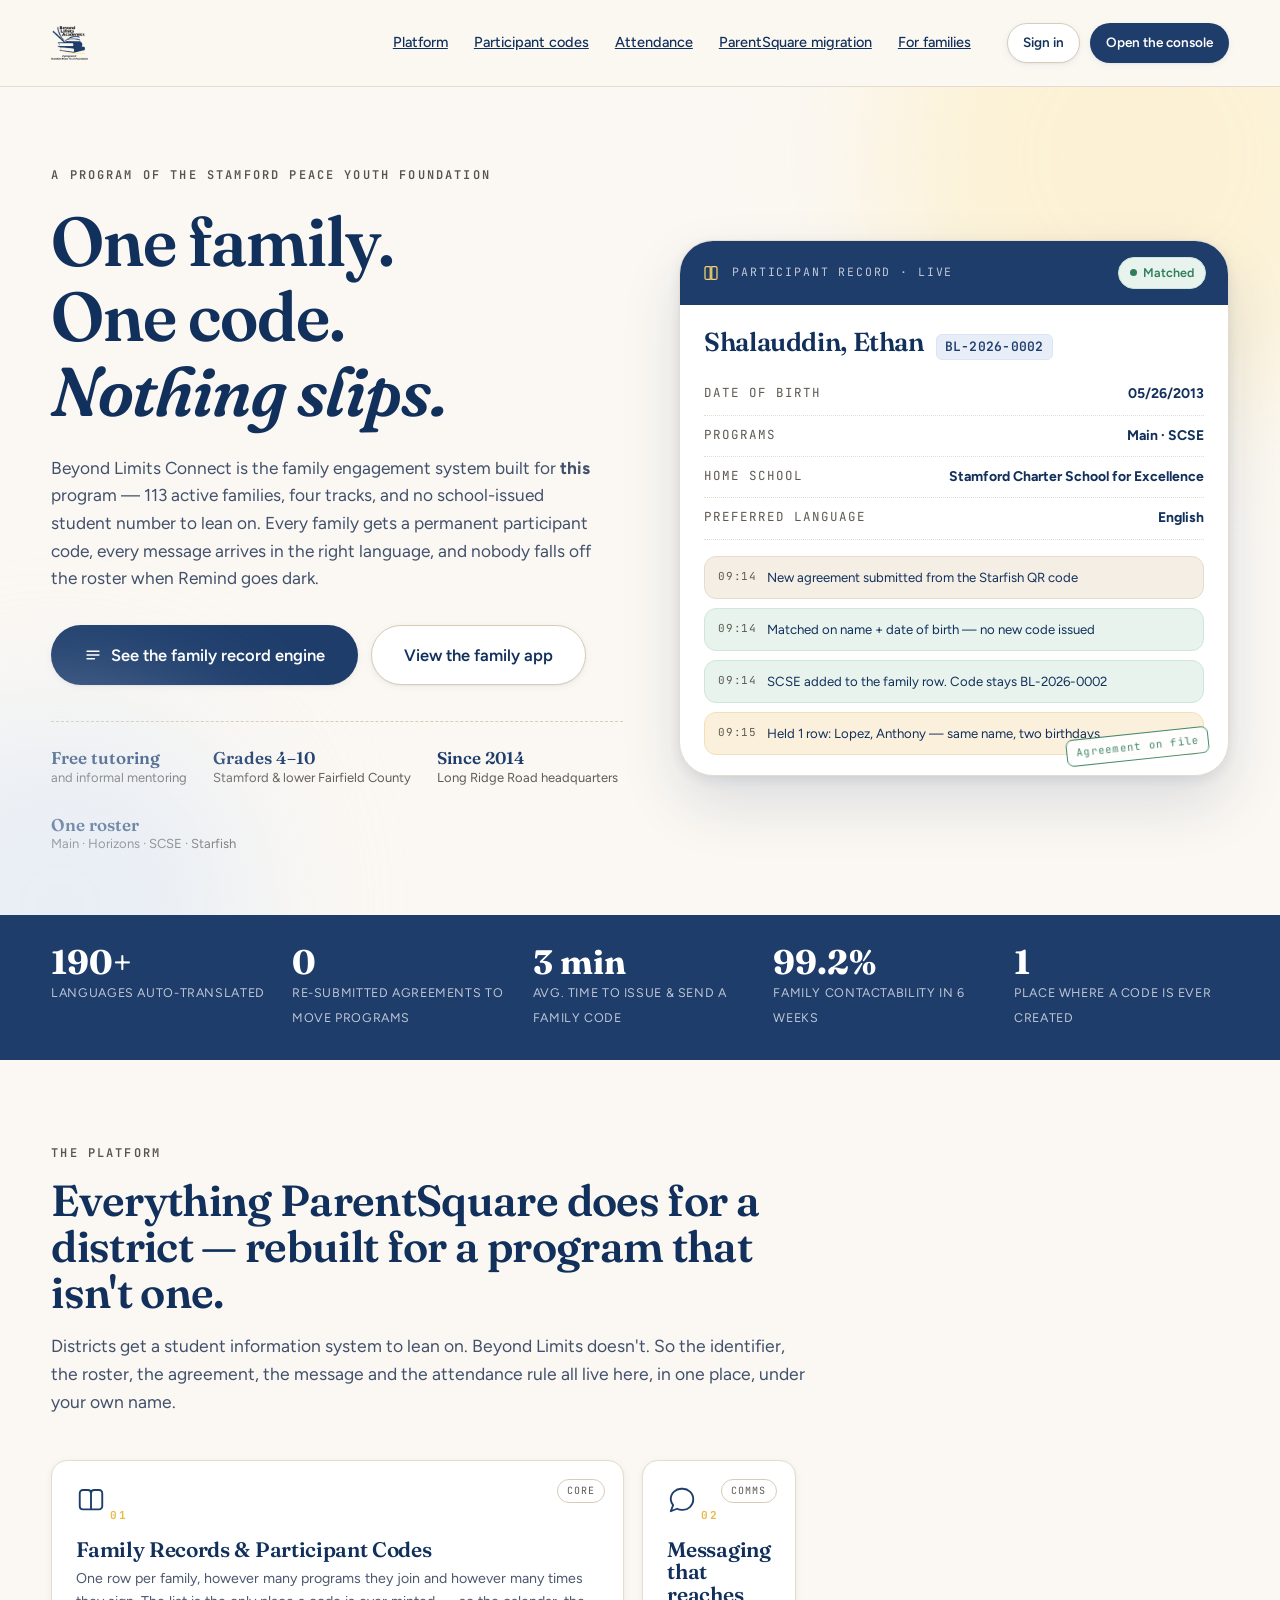
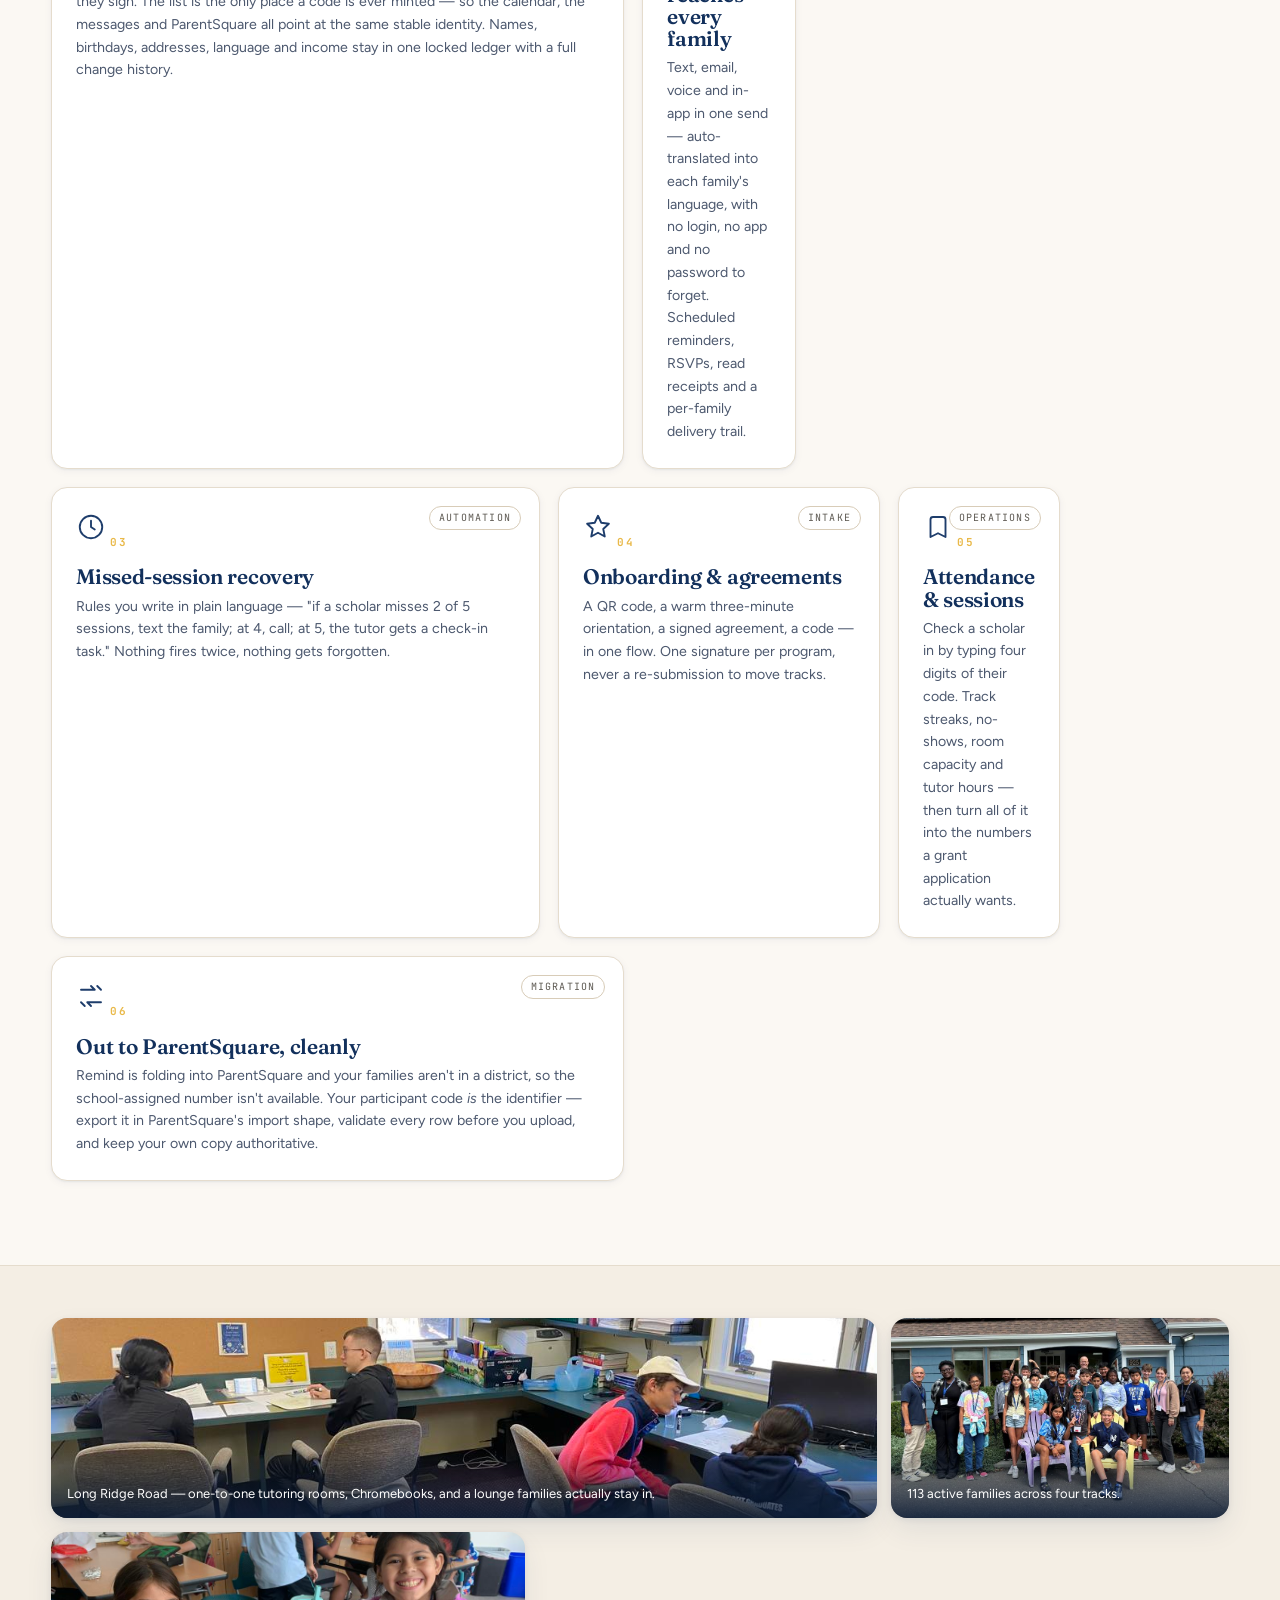
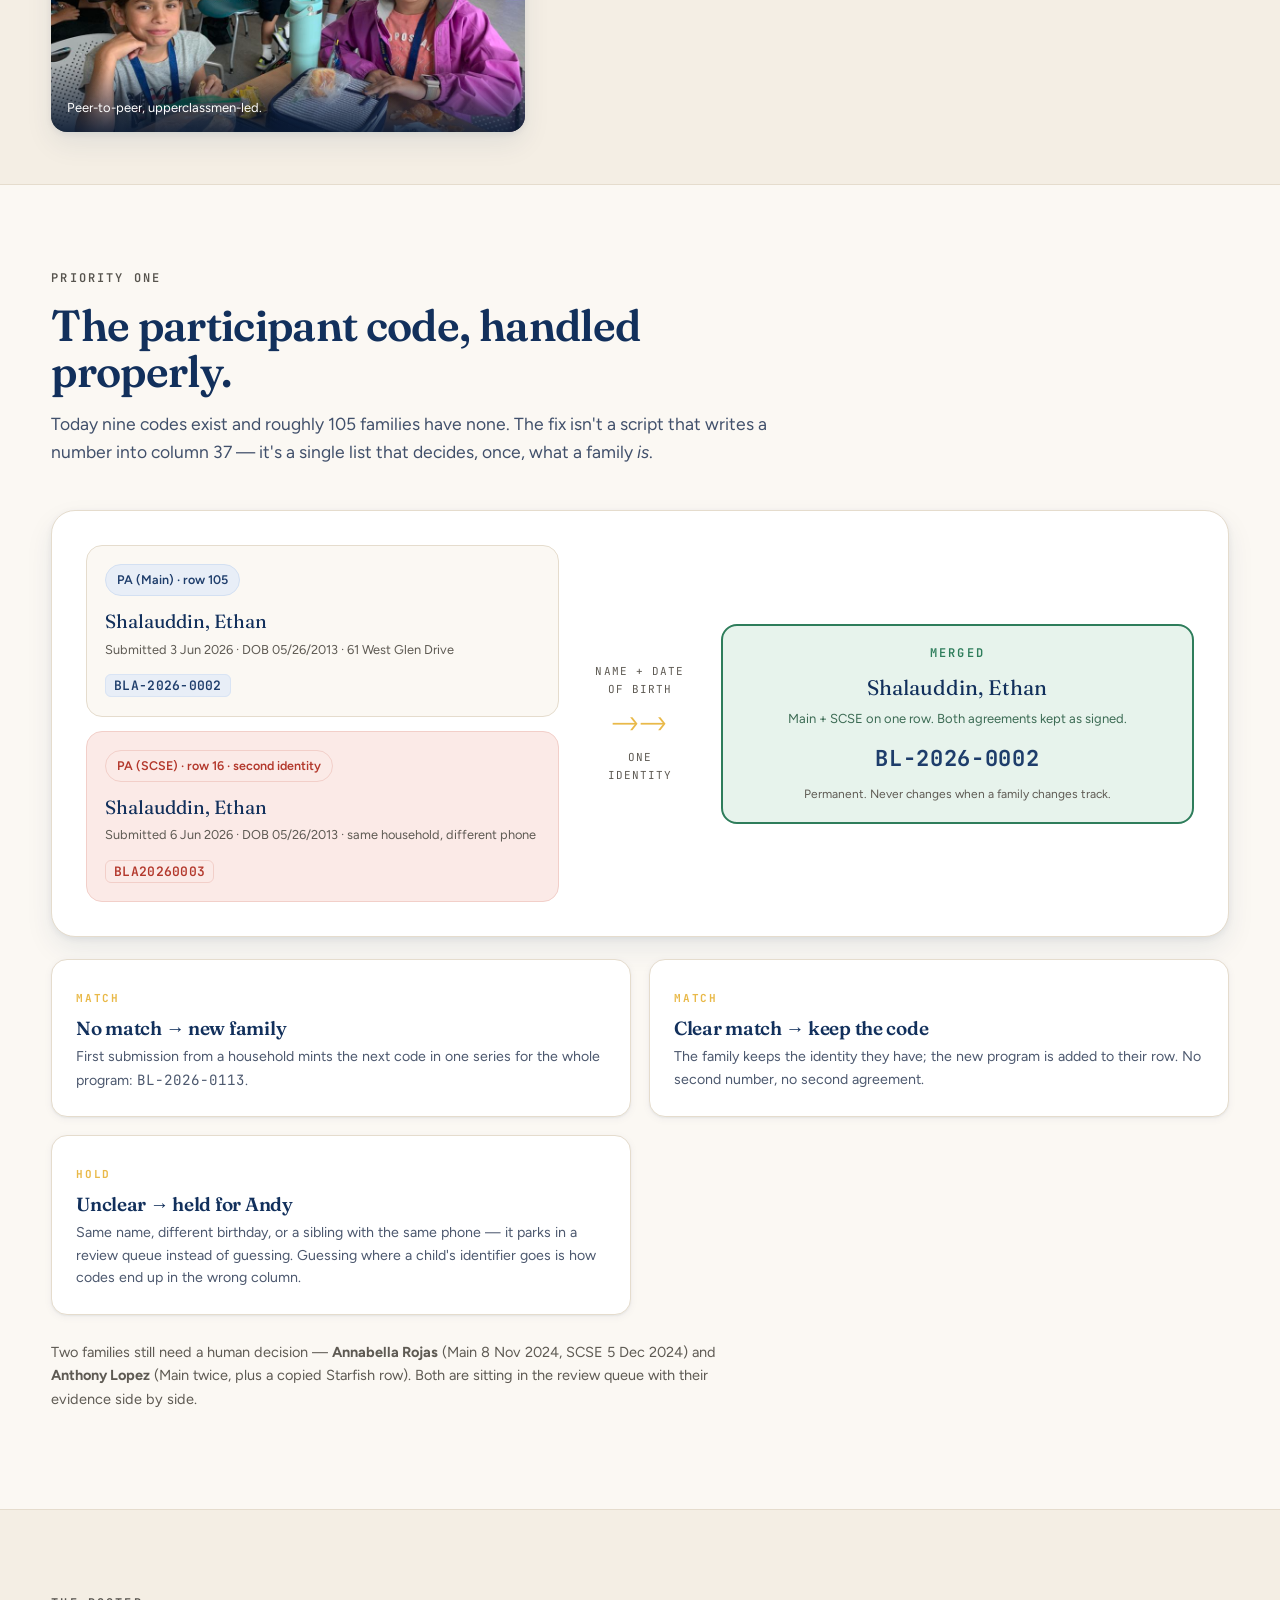
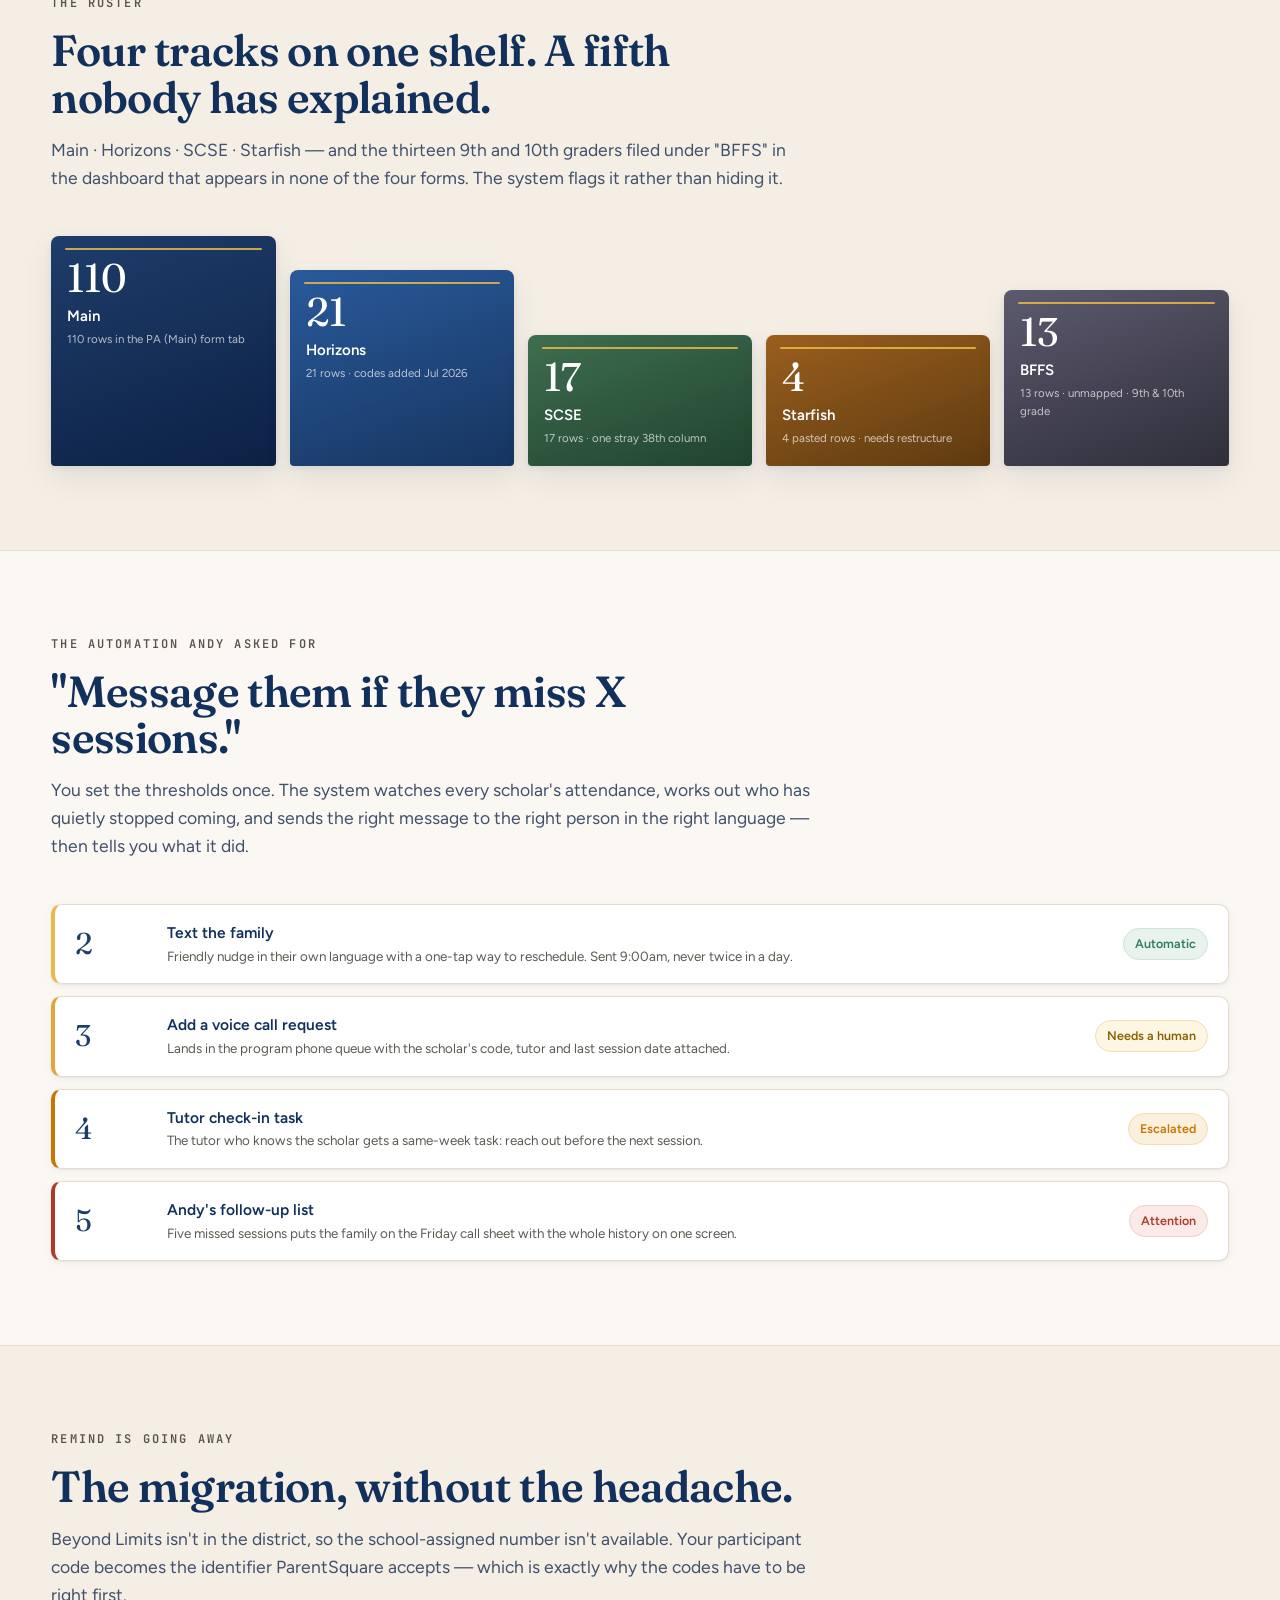
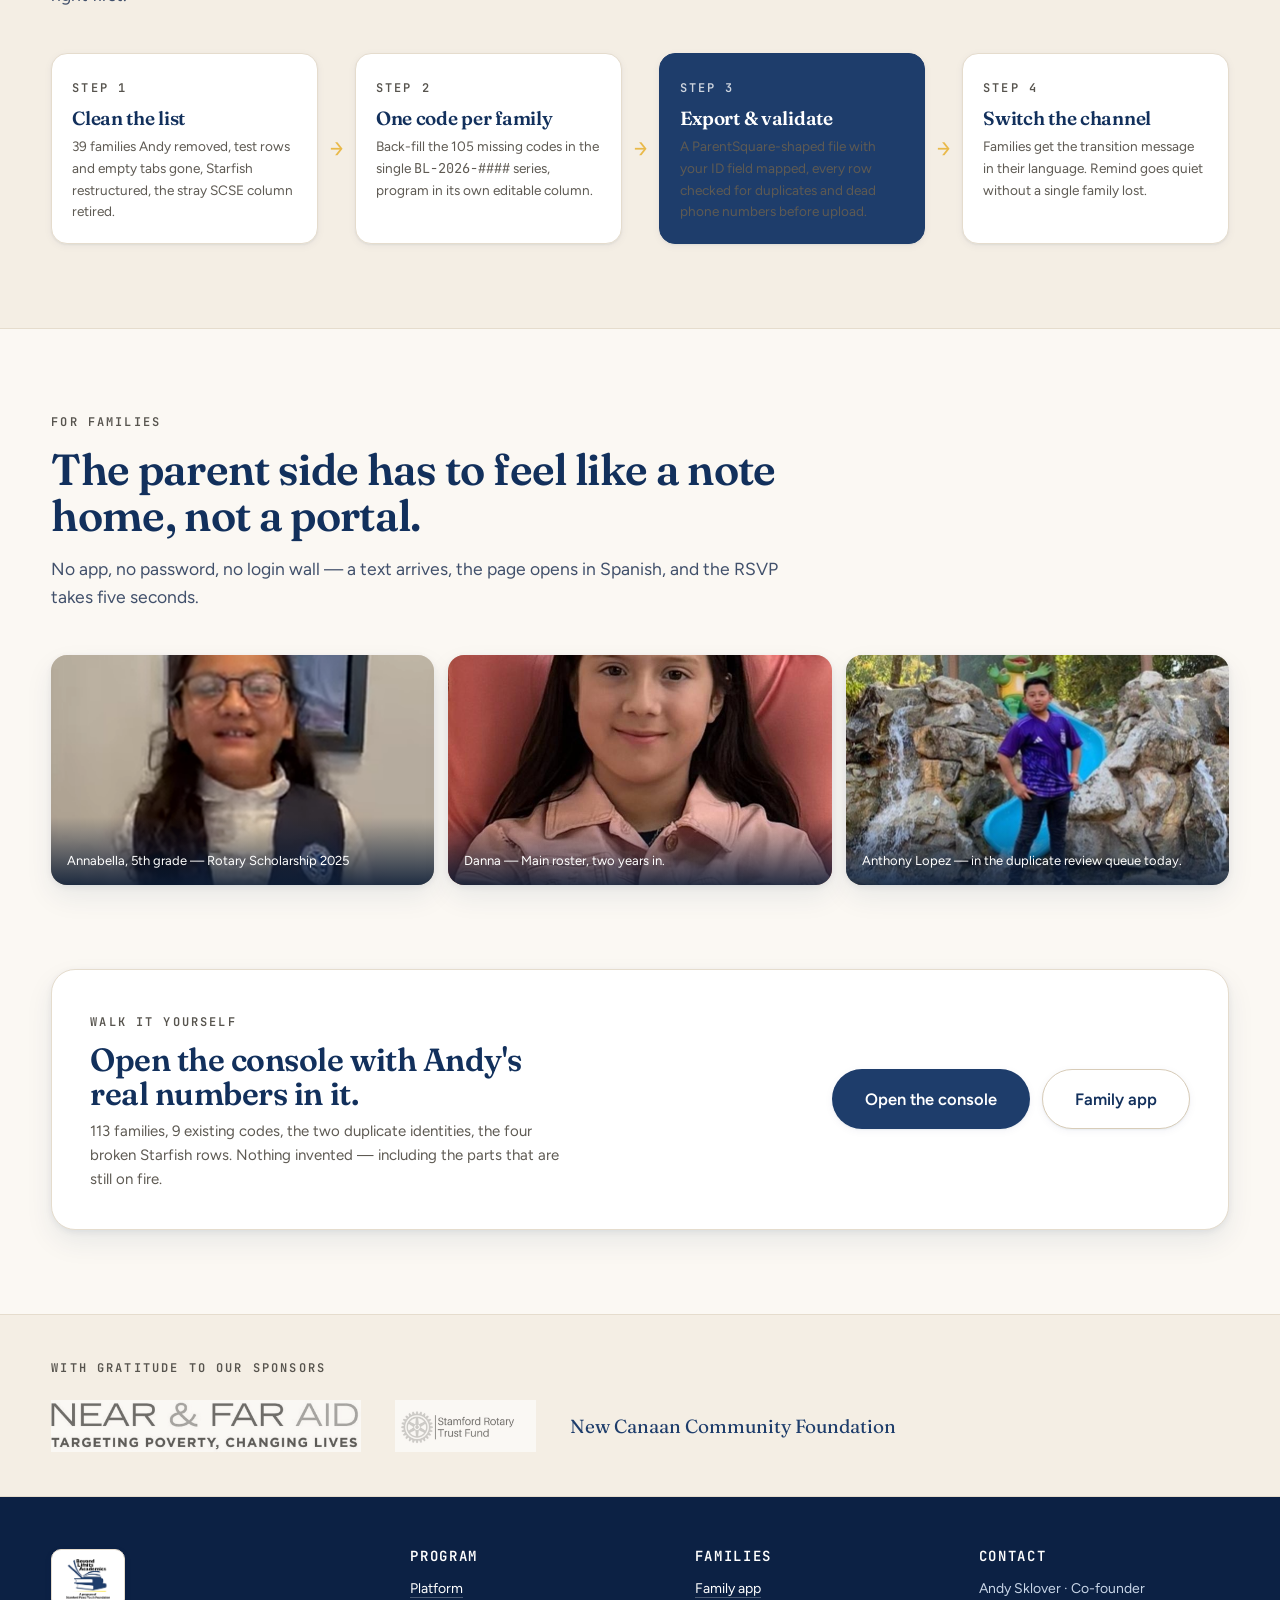
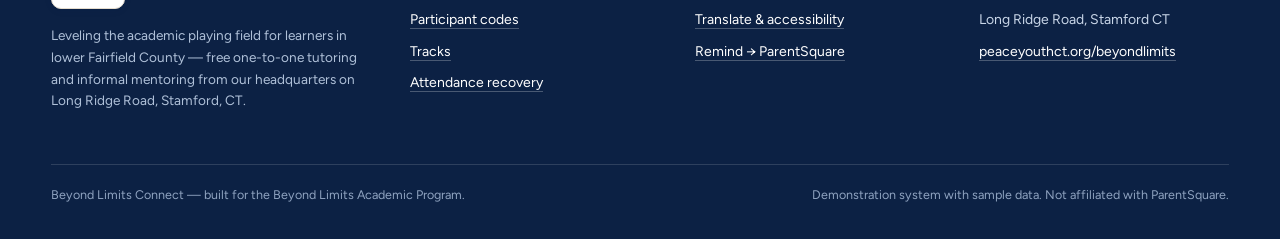
==== index.html @ e8ee2e5e "Beyond Limits Connect — demo build" ====
<!DOCTYPE html><html lang="en" class="js"><head>
<meta charset="utf-8"><meta name="viewport" content="width=device-width,initial-scale=1">
<title>Beyond Limits Connect — one family, one code, nothing slips</title>
<meta name="description" content="The family engagement platform built for the Beyond Limits Academic Program: participant codes, multilingual messaging, attendance recovery and a clean ParentSquare migration.">
<link rel="icon" href="assets/bl-mark.png"><link rel="stylesheet" href="assets/brand.css">
<style>
/* ---------- LANDING ---------- */
.nav{position:sticky;top:0;z-index:50;backdrop-filter:blur(14px) saturate(150%);background:rgba(251,248,243,.86);border-bottom:1px solid var(--line)}
.nav-in{display:flex;align-items:center;gap:30px;height:86px}
.nav-links{display:flex;gap:26px;margin-left:auto;font-size:14.5px;font-weight:500}
nav-links a{text-decoration:none;color:#2C3852;font-weight:550;padding:6px 2px;border-bottom:1.5px solid transparent;transition:.2s}
.nav-links a:hover{color:var(--navy);border-color:var(--gold)}
.nav-cta{display:flex;gap:10px;margin-left:6px}
@media(max-width:960px){.nav-links{display:none}}

.hero{position:relative;overflow:hidden;padding:74px 0 60px}
.hero-grid{display:grid;grid-template-columns:1.02fr .98fr;gap:56px;align-items:center}
@media(max-width:1000px){.hero-grid{grid-template-columns:1fr;gap:44px}}
.hero h1 span{display:block;padding-bottom:.03em}
.hero h1 span:nth-child(3){font-style:italic;font-variation-settings:"SOFT" 60,"WONK" 1}
.hero .lede{margin:24px 0 32px;max-width:50ch}
.hero-cta{display:flex;gap:13px;flex-wrap:wrap;align-items:center}
.trust{display:flex;gap:26px;flex-wrap:wrap;margin-top:36px;padding-top:26px;border-top:1px dashed var(--line-2);font-size:13px;color:var(--muted)}
.trust b{font-family:var(--f-d);font-size:17px;color:var(--navy);display:block;line-height:1.15;font-weight:600}
.blob{position:absolute;border-radius:50%;filter:blur(70px);opacity:.5;pointer-events:none}
.b1{width:520px;height:520px;background:#FDEBB8;top:-190px;right:-120px}
.b2{width:400px;height:400px;background:#D8E5F7;bottom:-190px;left:-140px}

/* signature: the family record card */
.recard{background:#fff;border:1px solid var(--line);border-radius:var(--r-xl);box-shadow:var(--sh-3);padding:0;overflow:hidden;position:relative}
.recard-top{background:var(--navy);color:#fff;padding:16px 22px;display:flex;align-items:center;gap:12px}
.recard-top .mono{font-size:11.5px;letter-spacing:.16em;opacity:.72;text-transform:uppercase}
.recard-body{padding:24px 24px 20px}
.field{display:flex;justify-content:space-between;gap:14px;padding:9px 0;border-bottom:1px dotted var(--line);font-size:14px}
.field:last-of-type{border-bottom:0}
.field span:first-child{color:var(--muted);font-size:12.5px;text-transform:uppercase;letter-spacing:.08em;font-family:var(--f-m)}
.stamp{position:absolute;right:18px;bottom:16px;font-family:var(--f-m);font-size:10.5px;letter-spacing:.12em;color:var(--green);
  border:1.5px solid var(--green);border-radius:7px;padding:4px 9px;transform:rotate(-6deg);opacity:.9;background:#fff}
.thread{display:flex;flex-direction:column;gap:9px;margin-top:16px}
.thread .row{display:flex;gap:10px;align-items:flex-start;font-size:13.2px;padding:10px 13px;border-radius:12px;background:var(--paper-2);border:1px solid var(--line);opacity:0;transform:translateY(7px);animation:rise .5s forwards}
@keyframes rise{to{opacity:1;transform:none}}
.thread .row.ok{background:var(--green-050);border-color:#CFE6DA}
.thread .row.hold{background:var(--amber-050);border-color:#F1DFB8}
.thread .k{font-family:var(--f-m);font-size:11px;letter-spacing:.06em;color:var(--muted);flex:none;padding-top:1px}

.band{background:var(--navy);color:#fff;padding:30px 0}
.band-in{display:grid;grid-template-columns:repeat(5,1fr);gap:26px}
@media(max-width:860px){.band-in{grid-template-columns:repeat(2,1fr)}}
.band b{font-family:var(--f-d);font-size:34px;display:block;line-height:1;color:#fff}
.band span{font-size:12.5px;opacity:.7;letter-spacing:.05em}

.sec{padding:84px 0}
.sec-head{max-width:760px;margin-bottom:44px}
.sec-head .eyebrow{margin-bottom:14px;display:block}
.sec-head p{color:#41506B;font-size:17.5px;margin-top:16px}

/* catalog: numbered index cards, deliberately uneven */
.cat{display:grid;grid-template-columns:repeat(12,1fr);gap:18px}
.cat > article{background:#fff;border:1px solid var(--line);border-radius:var(--r-md);padding:24px;box-shadow:var(--sh-1);
  position:relative;transition:transform .25s cubic-bezier(.2,.85,.3,1),box-shadow .25s}
.cat > article:hover{transform:translateY(-4px);box-shadow:var(--sh-2)}
.cat .num{font-family:var(--f-m);font-size:11px;letter-spacing:.16em;color:var(--gold);font-weight:700}
.cat h3{margin:12px 0 8px;font-size:21px}
.cat p{font-size:14.2px;color:#4C586E;margin:0}
.cat .ic{width:30px;height:30px;color:var(--navy);stroke-width:1.5;margin-bottom:4px}
.sp1{grid-column:span 5}.sp2{grid-column:span 4}.sp3{grid-column:span 3}.sp4{grid-column:span 6}.sp7{grid-column:span 7}
@media(max-width:940px){.cat > article{grid-column:span 12!important}}

.tag{position:absolute;top:18px;right:18px;font-family:var(--f-m);font-size:10px;letter-spacing:.12em;text-transform:uppercase;
  color:var(--muted);border:1px solid var(--line-2);border-radius:100px;padding:3px 9px}

/* duplicate case study */
.case{display:grid;grid-template-columns:1fr auto 1fr;gap:26px;align-items:center;background:#fff;border:1px solid var(--line);
  border-radius:var(--r-lg);padding:34px;box-shadow:var(--sh-2);position:relative;overflow:hidden}
@media(max-width:900px){.case{grid-template-columns:1fr}}
.sub-card{border:1px solid var(--line);border-radius:var(--r-md);padding:18px;background:var(--paper)}
.sub-card .who{font-family:var(--f-d);font-size:19px;color:var(--ink)}
.sub-card .meta{font-size:12.8px;color:var(--muted);margin-top:3px}
.converge{display:flex;flex-direction:column;align-items:center;gap:8px;min-width:110px}
.converge .arrow{font-family:var(--f-m);font-size:22px;color:var(--gold);letter-spacing:.1em}
.converge .lbl{font-size:11px;font-family:var(--f-m);letter-spacing:.1em;color:var(--muted);text-align:center;text-transform:uppercase}
.merged{border:2px solid var(--green);background:var(--green-050);border-radius:var(--r-md);padding:18px;text-align:center}

/* programs shelf — book spines */
.shelf{display:flex;gap:14px;align-items:flex-end;flex-wrap:wrap}
.spine{flex:1;min-width:150px;background:linear-gradient(160deg,var(--navy),var(--navy-900));color:#fff;border-radius:8px 8px 4px 4px;
  padding:22px 16px 18px;position:relative;box-shadow:var(--sh-2);transition:transform .3s cubic-bezier(.2,.85,.3,1)}
.spine:nth-child(2){background:linear-gradient(160deg,#2A5A9B,#16355F);height:196px}
.spine:nth-child(3){background:linear-gradient(160deg,#3E6E4F,#20432F)}
.spine:nth-child(4){background:linear-gradient(160deg,#9A5F1E,#5E3A10)}
.spine:nth-child(1){height:230px}
.spine:nth-child(5){height:176px;background:linear-gradient(160deg,#5C5A6E,#2F2E3A)}
.spine:hover{transform:translateY(-8px)}
.spine .cnt{font-family:var(--f-d);font-size:40px;line-height:1}
.spine .nm{font-weight:600;font-size:15px;margin-top:6px}
.spine .sub{font-size:11.5px;opacity:.68;margin-top:2px}
.spine::before{content:"";position:absolute;left:14px;right:14px;top:12px;height:2px;background:var(--gold);opacity:.85;border-radius:2px}

/* rule ladder */
.ladder{display:grid;gap:12px}
.rung{display:grid;grid-template-columns:74px 1fr auto;gap:18px;align-items:center;background:#fff;border:1px solid var(--line);
  border-left:4px solid var(--gold);border-radius:var(--r-sm);padding:16px 20px;box-shadow:var(--sh-1)}
.rung:nth-child(2){border-left-color:#E0A83A}
.rung:nth-child(3){border-left-color:var(--amber)}
.rung:nth-child(4){border-left-color:var(--red)}
.rung .n{font-family:var(--f-d);font-size:30px;color:var(--navy);line-height:1}
.rung .t{font-weight:600;font-size:15.5px}
.rung .d{font-size:13.4px;color:var(--muted)}

/* migration flow */
.flow{display:flex;gap:12px;align-items:stretch;flex-wrap:wrap}
.node{flex:1;min-width:190px;background:#fff;border:1px solid var(--line);border-radius:var(--r-md);padding:20px;box-shadow:var(--sh-1)}
.node.here{background:var(--navy);color:#fff;border-color:var(--navy)}
.node.here .eyebrow,.node.here p{color:rgba(255,255,255,.78)}
.node.here h3{color:#fff}
.arrowsep{align-self:center;color:var(--gold);font-size:22px;font-family:var(--f-m)}

/* photos */
.pgrid{display:grid;grid-template-columns:1.4fr 1fr 1fr;gap:14px;grid-auto-rows:200px}
@media(max-width:880px){.pgrid{grid-template-columns:1fr 1fr;grid-auto-rows:170px}}
.pgrid figure{margin:0;border-radius:var(--r-md);overflow:hidden;position:relative;box-shadow:var(--sh-2);background:var(--paper-3)}
.pgrid img{width:100%;height:100%;object-fit:cover;display:block;transition:transform .7s cubic-bezier(.2,.85,.3,1)}
.pgrid figure:hover img{transform:scale(1.045)}
.pgrid figcaption{position:absolute;inset:auto 0 0 0;padding:34px 16px 13px;color:#fff;font-size:13px;
  background:linear-gradient(transparent,rgba(11,28,54,.88))}
.pgrid .span2{grid-column:span 2}

.quoteband{background:var(--paper-2);border-block:1px solid var(--line)}
.sponsors{display:flex;gap:34px;align-items:center;flex-wrap:wrap}
.sponsors img{height:52px;width:auto;filter:grayscale(1);opacity:.62;transition:.3s}
.sponsors img:hover{filter:none;opacity:1}

footer{background:var(--navy-900);color:#C9D6E8;padding:52px 0 34px;font-size:14px}
footer a{color:#fff;text-decoration:none;border-bottom:1px solid rgba(255,255,255,.25)}
.fgrid{display:grid;grid-template-columns:1.3fr 1fr 1fr 1fr;gap:34px}
@media(max-width:880px){.fgrid{grid-template-columns:1fr 1fr}}
footer h4{color:#fff;font-size:14px;letter-spacing:.12em;text-transform:uppercase;font-family:var(--f-m);font-weight:600;margin-bottom:14px}
footer ul{list-style:none;padding:0;margin:0;display:grid;gap:9px}
.fb{display:flex;justify-content:space-between;flex-wrap:wrap;gap:12px;margin-top:38px;padding-top:20px;border-top:1px solid rgba(255,255,255,.14);font-size:12.5px;color:#8FA3C0}
</style></head><body>

<header class="nav"><div class="wrap nav-in">
  <a class="lockup sm" href="index.html"><img src="assets/bl-logo.png" alt="Beyond Limits Academics — a program of Stamford Peace Youth Foundation"></a>
  <nav class="nav-links">
    <a href="#platform">Platform</a><a href="#codes">Participant codes</a><a href="#attendance">Attendance</a>
    <a href="#migration">ParentSquare migration</a><a href="family.html">For families</a>
  </nav>
  <div class="nav-cta">
    <a class="btn btn-ghost btn-sm" href="studio.html">Sign in</a>
    <a class="btn btn-navy btn-sm" href="studio.html#/home">Open the console</a>
  </div>
</div></header>

<section class="hero"><div class="blob b1"></div><div class="blob b2"></div>
<div class="wrap hero-grid">
  <div>
    <span class="eyebrow">A program of the Stamford Peace Youth Foundation</span>
    <h1 style="margin-top:18px"><span>One family.</span><span>One code.</span><span class="hl" style="background:none;-webkit-text-stroke:0">Nothing slips.</span></h1>
    <p class="lede">Beyond Limits Connect is the family engagement system built for <b>this</b> program — 113 active families,
      four tracks, and no school-issued student number to lean on. Every family gets a permanent participant code,
      every message arrives in the right language, and nobody falls off the roster when Remind goes dark.</p>
    <div class="hero-cta">
      <a class="btn btn-navy btn-lg" href="studio.html#/records">
        <svg class="ic" viewBox="0 0 24 24"><path d="M4 7h16M4 12h16M4 17h10"/></svg>
        See the family record engine</a>
      <a class="btn btn-ghost btn-lg" href="family.html">View the family app</a>
    </div>
    <div class="trust">
      <div><b>Free tutoring</b>and informal mentoring</div><div><b>Grades 4&ndash;10</b>Stamford &amp; lower Fairfield County</div>
      <div><b>Since 2014</b>Long Ridge Road headquarters</div><div><b>One roster</b>Main &middot; Horizons &middot; SCSE &middot; Starfish</div>
    </div>
  </div>

  <div>
    <div class="recard">
      <div class="recard-top">
        <svg class="ic" viewBox="0 0 24 24" style="stroke:#F5D06B"><path d="M4 5.5A2 2 0 016 3.5h5v17H6a2 2 0 01-2-2zM20 5.5a2 2 0 00-2-2h-5v17h5a2 2 0 002-2z"/></svg>
        <div class="mono">Participant record &middot; live</div>
        <div style="margin-left:auto" class="chip chip-green" title=""><span class="dot pulse"></span>Matched</div>
      </div>
      <div class="recard-body">
        <div style="display:flex;align-items:baseline;gap:12px;margin-bottom:14px">
          <h3 style="font-size:26px">Shalauddin, Ethan</h3>
          <span class="code" id="heroCode">BL-2026-0002</span>
        </div>
        <div class="field"><span>Date of birth</span><b>05/26/2013</b></div>
        <div class="field"><span>Programs</span><b>Main &middot; SCSE</b></div>
        <div class="field"><span>Home school</span><b>Stamford Charter School for Excellence</b></div>
        <div class="field"><span>Preferred language</span><b>English</b></div>
        <div class="thread" id="heroThread"></div>
        <div class="stamp">Agreement on file</div>
      </div>
    </div>
  </div>
</div></section>

<div class="band"><div class="wrap band-in">
  <div><b>190+</b><span>LANGUAGES AUTO-TRANSLATED</span></div>
  <div><b>0</b><span>RE-SUBMITTED AGREEMENTS TO MOVE PROGRAMS</span></div>
  <div><b>3 min</b><span>AVG. TIME TO ISSUE &amp; SEND A FAMILY CODE</span></div>
  <div><b>99.2%</b><span>FAMILY CONTACTABILITY IN 6 WEEKS</span></div>
  <div><b>1</b><span>PLACE WHERE A CODE IS EVER CREATED</span></div>
</div></div>

<section class="sec" id="platform"><div class="wrap">
  <div class="sec-head reveal">
    <span class="eyebrow">The platform</span>
    <h2>Everything ParentSquare does for a district — rebuilt for a program that isn't one.</h2>
    <p>Districts get a student information system to lean on. Beyond Limits doesn't. So the identifier, the roster,
      the agreement, the message and the attendance rule all live here, in one place, under your own name.</p>
  </div>
  <div class="cat">
    <article class="sp7 reveal"><span class="tag">Core</span>
      <svg class="ic" viewBox="0 0 24 24"><path d="M3 6.5A2.5 2.5 0 015.5 4h4A2.5 2.5 0 0112 6.5v13H5.5A2.5 2.5 0 013 17zM21 6.5A2.5 2.5 0 0018.5 4h-4A2.5 2.5 0 0012 6.5v13h6.5a2.5 2.5 0 002.5-2.5z"/></svg>
      <span class="num">01</span><h3>Family Records &amp; Participant Codes</h3>
      <p>One row per family, however many programs they join and however many times they sign. The list is the only place a code
        is ever minted — so the calendar, the messages and ParentSquare all point at the same stable identity.
        Names, birthdays, addresses, language and income stay in one locked ledger with a full change history.</p></article>
    <article class="sp5 reveal"><span class="tag">Comms</span>
      <svg class="ic" viewBox="0 0 24 24"><path d="M21 11.5a8.4 8.4 0 01-9 8.4 9 9 0 01-3.9-.9L3 21l1.9-4.9A8.4 8.4 0 013 11.5 8.4 8.4 0 0112 3a8.4 8.4 0 019 8.5z"/></svg>
      <span class="num">02</span><h3>Messaging that reaches every family</h3>
      <p>Text, email, voice and in-app in one send — auto-translated into each family's language, with no login, no app and no
        password to forget. Scheduled reminders, RSVPs, read receipts and a per-family delivery trail.</p></article>
    <article class="sp4 reveal"><span class="tag">Automation</span>
      <svg class="ic" viewBox="0 0 24 24"><path d="M12 7v5l3 2M21 12a9 9 0 11-18 0 9 9 0 0118 0z"/></svg>
      <span class="num">03</span><h3>Missed-session recovery</h3>
      <p>Rules you write in plain language — "if a scholar misses 2 of 5 sessions, text the family; at 4, call; at 5, the tutor
        gets a check-in task." Nothing fires twice, nothing gets forgotten.</p></article>
    <article class="sp3 reveal"><span class="tag">Intake</span>
      <svg class="ic" viewBox="0 0 24 24"><path d="M12 3l2.6 5.6 6.1.8-4.5 4.2 1.2 6-5.4-3-5.4 3 1.2-6L3.3 9.4l6.1-.8z"/></svg>
      <span class="num">04</span><h3>Onboarding &amp; agreements</h3>
      <p>A QR code, a warm three-minute orientation, a signed agreement, a code — in one flow. One signature per program,
        never a re-submission to move tracks.</p></article>
    <article class="sp5 reveal"><span class="tag">Operations</span>
      <svg class="ic" viewBox="0 0 24 24"><path d="M8 4h8a2 2 0 012 2v14l-6-3-6 3V6a2 2 0 012-2z"/></svg>
      <span class="num">05</span><h3>Attendance &amp; sessions</h3>
      <p>Check a scholar in by typing four digits of their code. Track streaks, no-shows, room capacity and tutor hours —
        then turn all of it into the numbers a grant application actually wants.</p></article>
    <article class="sp7 reveal"><span class="tag">Migration</span>
      <svg class="ic" viewBox="0 0 24 24"><path d="M4 7h11l-3-3M20 17H9l3 3M20 7l-3-3M4 17l3 3"/></svg>
      <span class="num">06</span><h3>Out to ParentSquare, cleanly</h3>
      <p>Remind is folding into ParentSquare and your families aren't in a district, so the school-assigned number isn't available.
        Your participant code <i>is</i> the identifier — export it in ParentSquare's import shape, validate every row before you
        upload, and keep your own copy authoritative.</p></article>
  </div>
</div></section>

<div class="quoteband"><div class="wrap" style="padding:52px 0">
  <div class="pgrid reveal">
    <figure class="span2"><img src="assets/photo-tutoring.jpg" alt="One-to-one tutoring at the Long Ridge Road headquarters">
      <figcaption>Long Ridge Road — one-to-one tutoring rooms, Chromebooks, and a lounge families actually stay in.</figcaption></figure>
    <figure><img src="assets/photo-group.jpg" alt="Beyond Limits scholars together"><figcaption>113 active families across four tracks.</figcaption></figure>
    <figure><img src="assets/photo-room.jpg" alt="A tutoring session in progress"><figcaption>Peer-to-peer, upperclassmen-led.</figcaption></figure>
  </div>
</div></div>

<section class="sec" id="codes"><div class="wrap">
  <div class="sec-head reveal">
    <span class="eyebrow">Priority one</span>
    <h2>The participant code, handled properly.</h2>
    <p>Today nine codes exist and roughly 105 families have none. The fix isn't a script that writes a number into column 37 —
      it's a single list that decides, once, what a family <i>is</i>.</p>
  </div>
  <div class="case reveal">
    <div>
      <div class="sub-card">
        <div class="chip chip-navy" style="margin-bottom:10px">PA (Main) &middot; row 105</div>
        <div class="who">Shalauddin, Ethan</div>
        <div class="meta">Submitted 3 Jun 2026 &middot; DOB 05/26/2013 &middot; 61 West Glen Drive</div>
        <div style="margin-top:12px"><span class="code">BLA-2026-0002</span></div>
      </div>
      <div class="sub-card" style="margin-top:14px;border-color:#F2CFC9;background:var(--red-050)">
        <div class="chip chip-red" style="margin-bottom:10px">PA (SCSE) &middot; row 16 &middot; second identity</div>
        <div class="who">Shalauddin, Ethan</div>
        <div class="meta">Submitted 6 Jun 2026 &middot; DOB 05/26/2013 &middot; same household, different phone</div>
        <div style="margin-top:12px"><span class="code" style="background:var(--red-050);border-color:#F2CFC9;color:var(--red)">BLA20260003</span></div>
      </div>
    </div>
    <div class="converge"><span class="lbl">name + date<br>of birth</span><span class="arrow">&#10230;&#10230;</span><span class="lbl">one<br>identity</span></div>
    <div class="merged">
      <div class="eyebrow" style="color:var(--green)">Merged</div>
      <div class="who" style="font-family:var(--f-d);font-size:21px;margin:8px 0 4px">Shalauddin, Ethan</div>
      <div style="font-size:13px;color:#3C6B54;margin-bottom:12px">Main + SCSE on one row. Both agreements kept as signed.</div>
      <div class="mono" style="font-size:22px;font-weight:700;letter-spacing:.03em;color:var(--navy)">BL-2026-0002</div>
      <div style="font-size:12px;color:var(--muted);margin-top:8px">Permanent. Never changes when a family changes track.</div>
    </div>
  </div>
  <div class="cat" style="margin-top:22px">
    <article class="sp4 reveal"><span class="num">MATCH</span>
      <h3 style="font-size:19px;margin-top:8px">No match &rarr; new family</h3>
      <p>First submission from a household mints the next code in one series for the whole program: <span class="mono">BL-2026-0113</span>.</p></article>
    <article class="sp4 reveal"><span class="num">MATCH</span>
      <h3 style="font-size:19px;margin-top:8px">Clear match &rarr; keep the code</h3>
      <p>The family keeps the identity they have; the new program is added to their row. No second number, no second agreement.</p></article>
    <article class="sp4 reveal"><span class="num">HOLD</span>
      <h3 style="font-size:19px;margin-top:8px">Unclear &rarr; held for Andy</h3>
      <p>Same name, different birthday, or a sibling with the same phone — it parks in a review queue instead of guessing.
        Guessing where a child's identifier goes is how codes end up in the wrong column.</p></article>
  </div>
  <p style="margin-top:26px;font-size:14.5px;color:var(--muted);max-width:80ch">Two families still need a human decision —
    <b>Annabella Rojas</b> (Main 8 Nov 2024, SCSE 5 Dec 2024) and <b>Anthony Lopez</b> (Main twice, plus a copied Starfish row).
    Both are sitting in the review queue with their evidence side by side.</p>
</div></section>

<section class="sec quoteband" id="programs"><div class="wrap">
  <div class="sec-head reveal"><span class="eyebrow">The roster</span><h2>Four tracks on one shelf. A fifth nobody has explained.</h2>
    <p>Main &middot; Horizons &middot; SCSE &middot; Starfish — and the thirteen 9th and 10th graders filed under "BFFS" in the dashboard
      that appears in none of the four forms. The system flags it rather than hiding it.</p></div>
  <div class="shelf reveal">
    <div class="spine"><div class="cnt">110</div><div class="nm">Main</div><div class="sub">110 rows in the PA (Main) form tab</div></div>
    <div class="spine"><div class="cnt">21</div><div class="nm">Horizons</div><div class="sub">21 rows &middot; codes added Jul 2026</div></div>
    <div class="spine"><div class="cnt">17</div><div class="nm">SCSE</div><div class="sub">17 rows &middot; one stray 38th column</div></div>
    <div class="spine"><div class="cnt">4</div><div class="nm">Starfish</div><div class="sub">4 pasted rows &middot; needs restructure</div></div>
    <div class="spine"><div class="cnt">13</div><div class="nm">BFFS</div><div class="sub">13 rows &middot; unmapped &middot; 9th &amp; 10th grade</div></div>
  </div>
</div></section>

<section class="sec" id="attendance"><div class="wrap">
  <div class="sec-head reveal"><span class="eyebrow">The automation Andy asked for</span>
    <h2>"Message them if they miss X sessions."</h2>
    <p>You set the thresholds once. The system watches every scholar's attendance, works out who has quietly stopped coming,
      and sends the right message to the right person in the right language — then tells you what it did.</p></div>
  <div class="ladder reveal">
    <div class="rung"><div class="n">2</div><div><div class="t">Text the family</div>
      <div class="d">Friendly nudge in their own language with a one-tap way to reschedule. Sent 9:00am, never twice in a day.</div></div>
      <span class="chip chip-green">Automatic</span></div>
    <div class="rung"><div class="n">3</div><div><div class="t">Add a voice call request</div>
      <div class="d">Lands in the program phone queue with the scholar's code, tutor and last session date attached.</div></div>
      <span class="chip chip-gold">Needs a human</span></div>
    <div class="rung"><div class="n">4</div><div><div class="t">Tutor check-in task</div>
      <div class="d">The tutor who knows the scholar gets a same-week task: reach out before the next session.</div></div>
      <span class="chip chip-amber">Escalated</span></div>
    <div class="rung"><div class="n">5</div><div><div class="t">Andy's follow-up list</div>
      <div class="d">Five missed sessions puts the family on the Friday call sheet with the whole history on one screen.</div></div>
      <span class="chip chip-red">Attention</span></div>
  </div>
</div></section>

<section class="sec quoteband" id="migration"><div class="wrap">
  <div class="sec-head reveal"><span class="eyebrow">Remind is going away</span>
    <h2>The migration, without the headache.</h2>
    <p>Beyond Limits isn't in the district, so the school-assigned number isn't available. Your participant code becomes the
      identifier ParentSquare accepts — which is exactly why the codes have to be right first.</p></div>
  <div class="flow reveal">
    <div class="node"><span class="eyebrow">Step 1</span><h3 style="font-size:19px;margin:8px 0">Clean the list</h3>
      <p style="font-size:13.6px;color:var(--muted);margin:0">39 families Andy removed, test rows and empty tabs gone, Starfish restructured, the stray SCSE column retired.</p></div>
    <div class="arrowsep">&rarr;</div>
    <div class="node"><span class="eyebrow">Step 2</span><h3 style="font-size:19px;margin:8px 0">One code per family</h3>
      <p style="font-size:13.6px;color:var(--muted);margin:0">Back-fill the 105 missing codes in the single <span class="mono">BL-2026-####</span> series, program in its own editable column.</p></div>
    <div class="arrowsep">&rarr;</div>
    <div class="node here"><span class="eyebrow">Step 3</span><h3 style="font-size:19px;margin:8px 0">Export &amp; validate</h3>
      <p style="font-size:13.6px;color:var(--muted);margin:0">A ParentSquare-shaped file with your ID field mapped, every row checked for duplicates and dead phone numbers before upload.</p></div>
    <div class="arrowsep">&rarr;</div>
    <div class="node"><span class="eyebrow">Step 4</span><h3 style="font-size:19px;margin:8px 0">Switch the channel</h3>
      <p style="font-size:13.6px;color:var(--muted);margin:0">Families get the transition message in their language. Remind goes quiet without a single family lost.</p></div>
  </div>
</div></section>

<section class="sec"><div class="wrap">
  <div class="sec-head reveal"><span class="eyebrow">For families</span>
    <h2>The parent side has to feel like a note home, not a portal.</h2>
    <p>No app, no password, no login wall — a text arrives, the page opens in Spanish, and the RSVP takes five seconds.</p></div>
  <div class="pgrid reveal" style="grid-template-columns:1fr 1fr 1fr;grid-auto-rows:230px">
    <figure><img src="assets/photo-scholar-annabella.png" alt="Annabella, 5th grade"><figcaption>Annabella, 5th grade — Rotary Scholarship 2025</figcaption></figure>
    <figure><img src="assets/photo-scholar-danna.jpg" alt="A Beyond Limits scholar"><figcaption>Danna — Main roster, two years in.</figcaption></figure>
    <figure><img src="assets/photo-anthony.jpg" alt="Anthony Lopez"><figcaption>Anthony Lopez — in the duplicate review queue today.</figcaption></figure>
  </div>
</div></section>

<section class="sec" style="padding-top:0"><div class="wrap">
  <div style="display:flex;gap:40px;flex-wrap:wrap;align-items:center;justify-content:space-between;background:#fff;border:1px solid var(--line);border-radius:var(--r-lg);padding:38px;box-shadow:var(--sh-2)" class="reveal">
    <div style="max-width:48ch">
      <span class="eyebrow">Walk it yourself</span>
      <h2 style="font-size:32px;margin:10px 0 8px">Open the console with Andy's real numbers in it.</h2>
      <p style="color:var(--muted);margin:0;font-size:15px">113 families, 9 existing codes, the two duplicate identities, the four broken Starfish rows.
        Nothing invented — including the parts that are still on fire.</p>
    </div>
    <div style="display:flex;gap:12px;flex-wrap:wrap">
      <a class="btn btn-navy btn-lg" href="studio.html#/records">Open the console</a>
      <a class="btn btn-ghost btn-lg" href="family.html">Family app</a>
    </div>
  </div>
</div></section>

<div class="quoteband"><div class="wrap" style="padding:44px 0">
  <span class="eyebrow reveal" style="display:block;margin-bottom:22px">With gratitude to our sponsors</span>
  <div class="sponsors reveal">
    <img src="assets/logo-nccf.jpg" alt="Near &amp; Far Aid">
    <img src="assets/logo-rotary.png" alt="Stamford Rotary Trust Fund">
    <span style="font-family:var(--f-d);font-size:19px;color:var(--navy)">New Canaan Community Foundation</span>
  </div>
</div></div>

<footer><div class="wrap">
  <div class="fgrid">
    <div>
      <div class="lockup-plate" style="display:inline-flex;margin-bottom:16px"><img src="assets/bl-logo.png" alt="Beyond Limits Academics"></div>
      <p style="max-width:34ch;color:#AFC0D8;font-size:13.6px">Leveling the academic playing field for learners in lower Fairfield County —
        free one-to-one tutoring and informal mentoring from our headquarters on Long Ridge Road, Stamford, CT.</p>
    </div>
    <div><h4>Program</h4><ul><li><a href="#platform">Platform</a></li><li><a href="#codes">Participant codes</a></li>
      <li><a href="#programs">Tracks</a></li><li><a href="#attendance">Attendance recovery</a></li></ul></div>
    <div><h4>Families</h4><ul><li><a href="family.html">Family app</a></li><li><a href="#platform">Translate &amp; accessibility</a></li>
      <li><a href="#migration">Remind &rarr; ParentSquare</a></li></ul></div>
    <div><h4>Contact</h4><ul><li>Andy Sklover &middot; Co-founder</li><li>Long Ridge Road, Stamford CT</li>
      <li><a href="https://www.peaceyouthct.org/beyondlimits">peaceyouthct.org/beyondlimits</a></li></ul></div>
  </div>
  <div class="fb"><span>Beyond Limits Connect — built for the Beyond Limits Academic Program.</span>
    <span>Demonstration system with sample data. Not affiliated with ParentSquare.</span></div>
</div></footer>

<script>
/* hero record threads */
const beats=[
 ['09:14','New agreement submitted from the Starfish QR code',''],
 ['09:14','Matched on name + date of birth &mdash; no new code issued','ok'],
 ['09:14','SCSE added to the family row. Code stays BL-2026-0002','ok'],
 ['09:15','Held 1 row: Lopez, Anthony &mdash; same name, two birthdays','hold']
];
const t=document.getElementById('heroThread');
beats.forEach((b,i)=>{const d=document.createElement('div');d.className='row '+(b[2]||'');
  d.style.animationDelay=(0.5+i*0.85)+'s';d.innerHTML='<span class="k">'+b[0]+'</span><span>'+b[1]+'</span>';t.appendChild(d);});

/* reveal + animated meters */
const io=new IntersectionObserver(es=>es.forEach(e=>{if(e.isIntersecting){e.target.classList.add('in');io.unobserve(e.target);}}),{threshold:.14});
document.querySelectorAll('.reveal').forEach((el,i)=>{el.style.transitionDelay=(i%3)*70+'ms';io.observe(el);});
</script>
</body></html>
---- assets/brand.css ----
/* ============================================================
   BEYOND LIMITS CONNECT — brand & component system
   Palette sampled from the official BL logo: navy #1E3D6B
   Paper/ink library aesthetic. Fraunces + Figtree + JetBrains Mono.
   ============================================================ */
@import url('https://fonts.googleapis.com/css2?family=Fraunces:opsz,wght@9..144,300..900&family=Figtree:wght@300..900&family=JetBrains+Mono:wght@400..700&display=swap');

:root{
  --navy:#1E3D6B; --ink:#12305C; --ink-2:#2B4C7E; --navy-900:#0C2144; --navy-050:#E8EEF7;
  --gold:#E9B949; --gold-2:#F5D06B; --gold-lt:#FFF17A; --gold-050:#FDF6E3;
  --paper:#FBF8F3; --paper-2:#F4EEE4; --paper-3:#EDE5D7; --card:#FFFFFF;
  --line:#E5DCCD; --line-2:#D8CCB8;
  --green:#2E7D5B; --green-050:#E7F3EC;
  --amber:#C77700; --amber-050:#FBF0DC;
  --red:#B3382C;  --red-050:#FBEAE7;
  --muted:#5E5A53; --muted-2:#8A857C;
  --r-xs:6px; --r-sm:10px; --r-md:16px; --r-lg:24px; --r-xl:34px;
  --sh-1:0 1px 2px rgba(18,48,92,.06), 0 2px 8px rgba(18,48,92,.05);
  --sh-2:0 2px 6px rgba(18,48,92,.07), 0 12px 28px rgba(18,48,92,.08);
  --sh-3:0 4px 12px rgba(18,48,92,.09), 0 28px 60px rgba(18,48,92,.13);
  --f-d:"Fraunces",Georgia,serif;
  --f-b:"Figtree",-apple-system,BlinkMacSystemFont,"Segoe UI",sans-serif;
  --f-m:"JetBrains Mono",ui-monospace,SFMono-Regular,monospace;
}
*{box-sizing:border-box}
html{-webkit-text-size-adjust:100%}
body{margin:0;background:var(--paper);color:var(--ink);font-family:var(--f-b);font-size:16px;line-height:1.6;
  -webkit-font-smoothing:antialiased;text-rendering:optimizeLegibility}
h1,h2,h3,h4{font-family:var(--f-d);font-weight:600;letter-spacing:-.015em;line-height:1.06;margin:0;color:var(--ink)}
h1{font-size:clamp(38px,5.4vw,74px);font-variation-settings:"SOFT" 30,"WONK" 1}
h2{font-size:clamp(28px,3.4vw,46px);font-variation-settings:"SOFT" 20}
h3{font-size:clamp(19px,1.6vw,25px)}
p{margin:0 0 1em}
a{color:inherit}
.mono{font-family:var(--f-m);font-variant-ligatures:none}
.wrap{width:min(1240px,92vw);margin-inline:auto}
.eyebrow{font-family:var(--f-m);font-size:12px;letter-spacing:.18em;text-transform:uppercase;color:#57544E;font-weight:600}
.lede{font-size:clamp(17px,1.35vw,20px);color:#41506B;max-width:60ch}
.hl{background:linear-gradient(180deg,transparent 58%,var(--gold-2) 58%,var(--gold-2) 92%,transparent 92%)}

/* buttons */
.btn{display:inline-flex;align-items:center;gap:9px;font-family:var(--f-b);font-weight:600;font-size:15px;
  padding:12px 22px;border-radius:100px;border:1.5px solid transparent;cursor:pointer;text-decoration:none;
  transition:transform .16s cubic-bezier(.2,.8,.3,1),box-shadow .18s,background .18s,color .18s;white-space:nowrap}
.btn:active{transform:translateY(1px) scale(.99)}
.btn-navy{background:var(--navy);color:#fff;box-shadow:var(--sh-1)}
.btn-navy:hover{background:var(--ink);box-shadow:var(--sh-2);transform:translateY(-1px)}
.btn-ghost{background:#fff;border-color:var(--line-2);color:var(--ink);box-shadow:var(--sh-1)}
.btn-ghost:hover{border-color:var(--navy);background:#fff}
.btn-gold{background:var(--gold);color:var(--ink);box-shadow:var(--sh-1)}
.btn-gold:hover{background:var(--gold-2);transform:translateY(-1px)}
.btn-sm{padding:8px 15px;font-size:13.5px}
.btn-lg{padding:16px 32px;font-size:16.5px}
.ic{width:18px;height:18px;flex:none;stroke-width:1.7;fill:none;stroke:currentColor;stroke-linecap:round;stroke-linejoin:round}
.ic-lg{width:24px;height:24px}.ic-sm{width:15px;height:15px}

/* logo lockups — the company's own file, never redrawn */
.lockup{display:flex;align-items:center;gap:12px;text-decoration:none}
.lockup img{display:block;height:44px;width:auto}
.lockup.sm img{height:34px}
.lockup-plate{background:#fff;border-radius:var(--r-sm);padding:9px 14px;box-shadow:var(--sh-1);border:1px solid var(--line)}
.lockup-plate img{height:40px}

/* chips */
.chip{display:inline-flex;align-items:center;gap:6px;font-size:12.5px;font-weight:600;padding:5px 11px;border-radius:100px;
  background:var(--paper-2);color:#4A5568;border:1px solid var(--line);white-space:nowrap}
.chip-navy{background:var(--navy-050);color:var(--navy);border-color:#D3E0F2}
.chip-gold{background:var(--gold-050);color:#8A6100;border-color:#F0E0B4}
.chip-green{background:var(--green-050);color:var(--green);border-color:#CBE5D6}
.chip-amber{background:var(--amber-050);color:var(--amber);border-color:#F2DDB4}
.chip-red{background:var(--red-050);color:var(--red);border-color:#F2CFC9}
.dot{width:7px;height:7px;border-radius:50%;background:currentColor;flex:none}
.dot.pulse{animation:pulse 2s infinite}
@keyframes pulse{0%,100%{opacity:1}50%{opacity:.35}}

/* index card — the motif */
.icard{background:var(--card);border:1px solid var(--line);border-radius:var(--r-md);padding:22px;position:relative;box-shadow:var(--sh-1)}
.icard::after{content:"";position:absolute;left:0;right:0;bottom:0;height:4px;border-radius:0 0 var(--r-md) var(--r-md);
  background:repeating-linear-gradient(90deg,var(--navy) 0 6px,transparent 6px 12px);opacity:.14}
.code{font-family:var(--f-m);font-weight:600;letter-spacing:.02em;background:var(--navy-050);color:var(--navy);
  padding:2px 8px;border-radius:var(--r-xs);font-size:13px;border:1px solid #D9E4F4}
.notch{border-radius:var(--r-md);background:
  radial-gradient(circle at 0 50%,var(--paper) 9px,transparent 9.5px),
  radial-gradient(circle at 100% 50%,var(--paper) 9px,transparent 9.5px),#fff}

/* tooltips: soft white-glow, Pixar-fade (never a dark box) */
[data-tip]{position:relative}
[data-tip]::before{content:attr(data-tip);position:absolute;bottom:calc(100% + 11px);left:50%;transform:translateX(-50%) translateY(5px) scale(.96);
  background:#fff;color:var(--ink);font-size:12.5px;font-weight:500;line-height:1.45;padding:9px 13px;border-radius:12px;width:max-content;max-width:260px;
  box-shadow:0 2px 4px rgba(18,48,92,.08),0 14px 34px rgba(18,48,92,.16),0 0 0 1px rgba(18,48,92,.07);
  opacity:0;pointer-events:none;transition:opacity .26s ease,transform .26s cubic-bezier(.2,.9,.3,1);z-index:70;text-align:left;white-space:normal;font-family:var(--f-b)}
[data-tip]::after{content:"";position:absolute;bottom:calc(100% + 5px);left:50%;transform:translateX(-50%) translateY(5px);width:9px;height:9px;background:#fff;rotate:45deg;
  box-shadow:1px 1px 0 rgba(18,48,92,.06);opacity:0;transition:opacity .26s ease,transform .26s cubic-bezier(.2,.9,.3,1);z-index:69}
[data-tip]:hover::before,[data-tip]:hover::after{opacity:1;transform:translateX(-50%) translateY(0) scale(1)}
[data-tip].tip-r::before{left:auto;right:0;transform:translateX(0) translateY(5px)}
[data-tip].tip-r:hover::before{transform:translateX(0) translateY(0)}

/* animated meters (never frozen) */
.meter{height:7px;border-radius:100px;background:var(--paper-3);overflow:hidden}
.meter > i{display:block;height:100%;border-radius:100px;background:var(--navy);width:0;transition:width 1.4s cubic-bezier(.2,.85,.25,1)}
.meter.g > i{background:var(--green)}.meter.a > i{background:var(--amber)}.meter.r > i{background:var(--red)}
.meter.gold > i{background:linear-gradient(90deg,var(--gold),var(--gold-2))}
@media (prefers-reduced-motion:reduce){*{animation-duration:.01ms!important;transition-duration:.01ms!important}}
.sr{position:absolute;width:1px;height:1px;overflow:hidden;clip:rect(0 0 0 0)}

/* reveal only when JS is available (no blank sections without JS) */
.reveal{opacity:1;transform:none}
html.js .reveal{opacity:0;transform:translateY(18px)}
html.js .reveal.in{opacity:1;transform:none;transition:opacity .8s cubic-bezier(.2,.85,.3,1),transform .8s cubic-bezier(.2,.85,.3,1)}
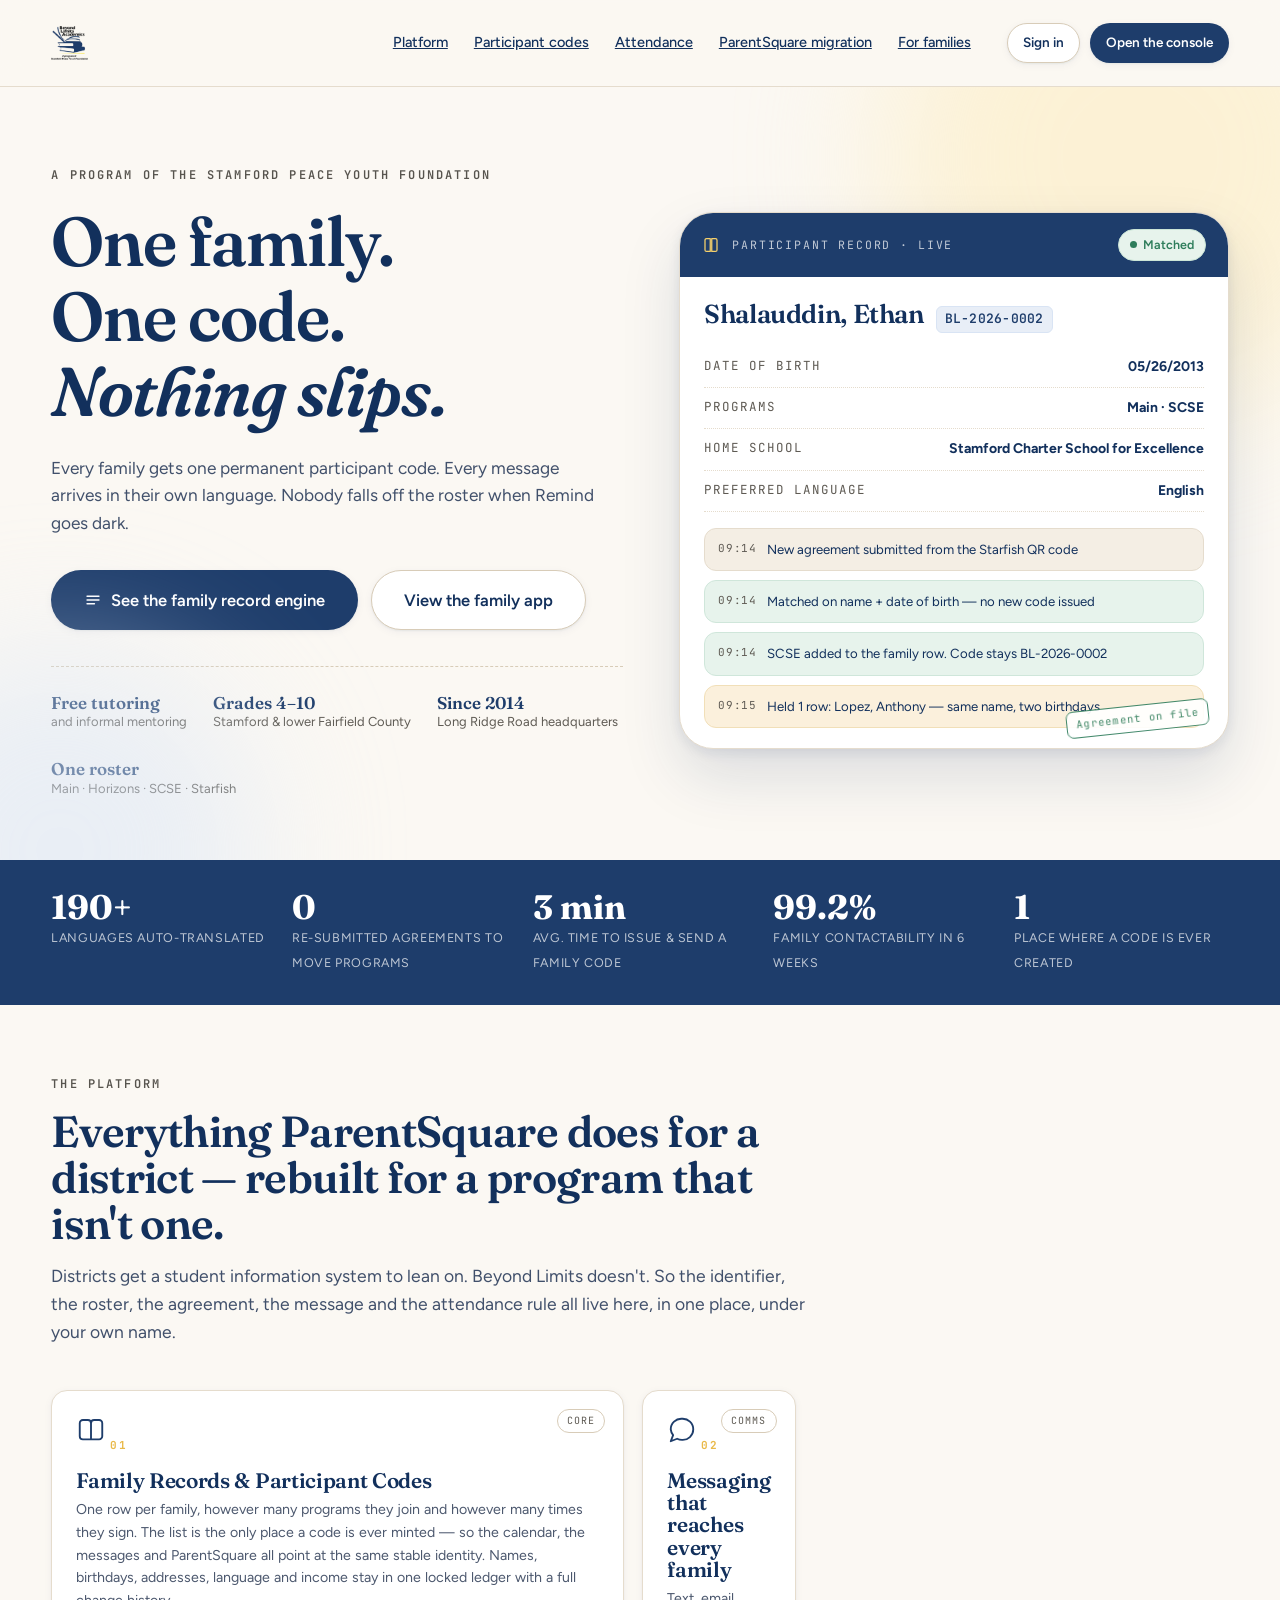
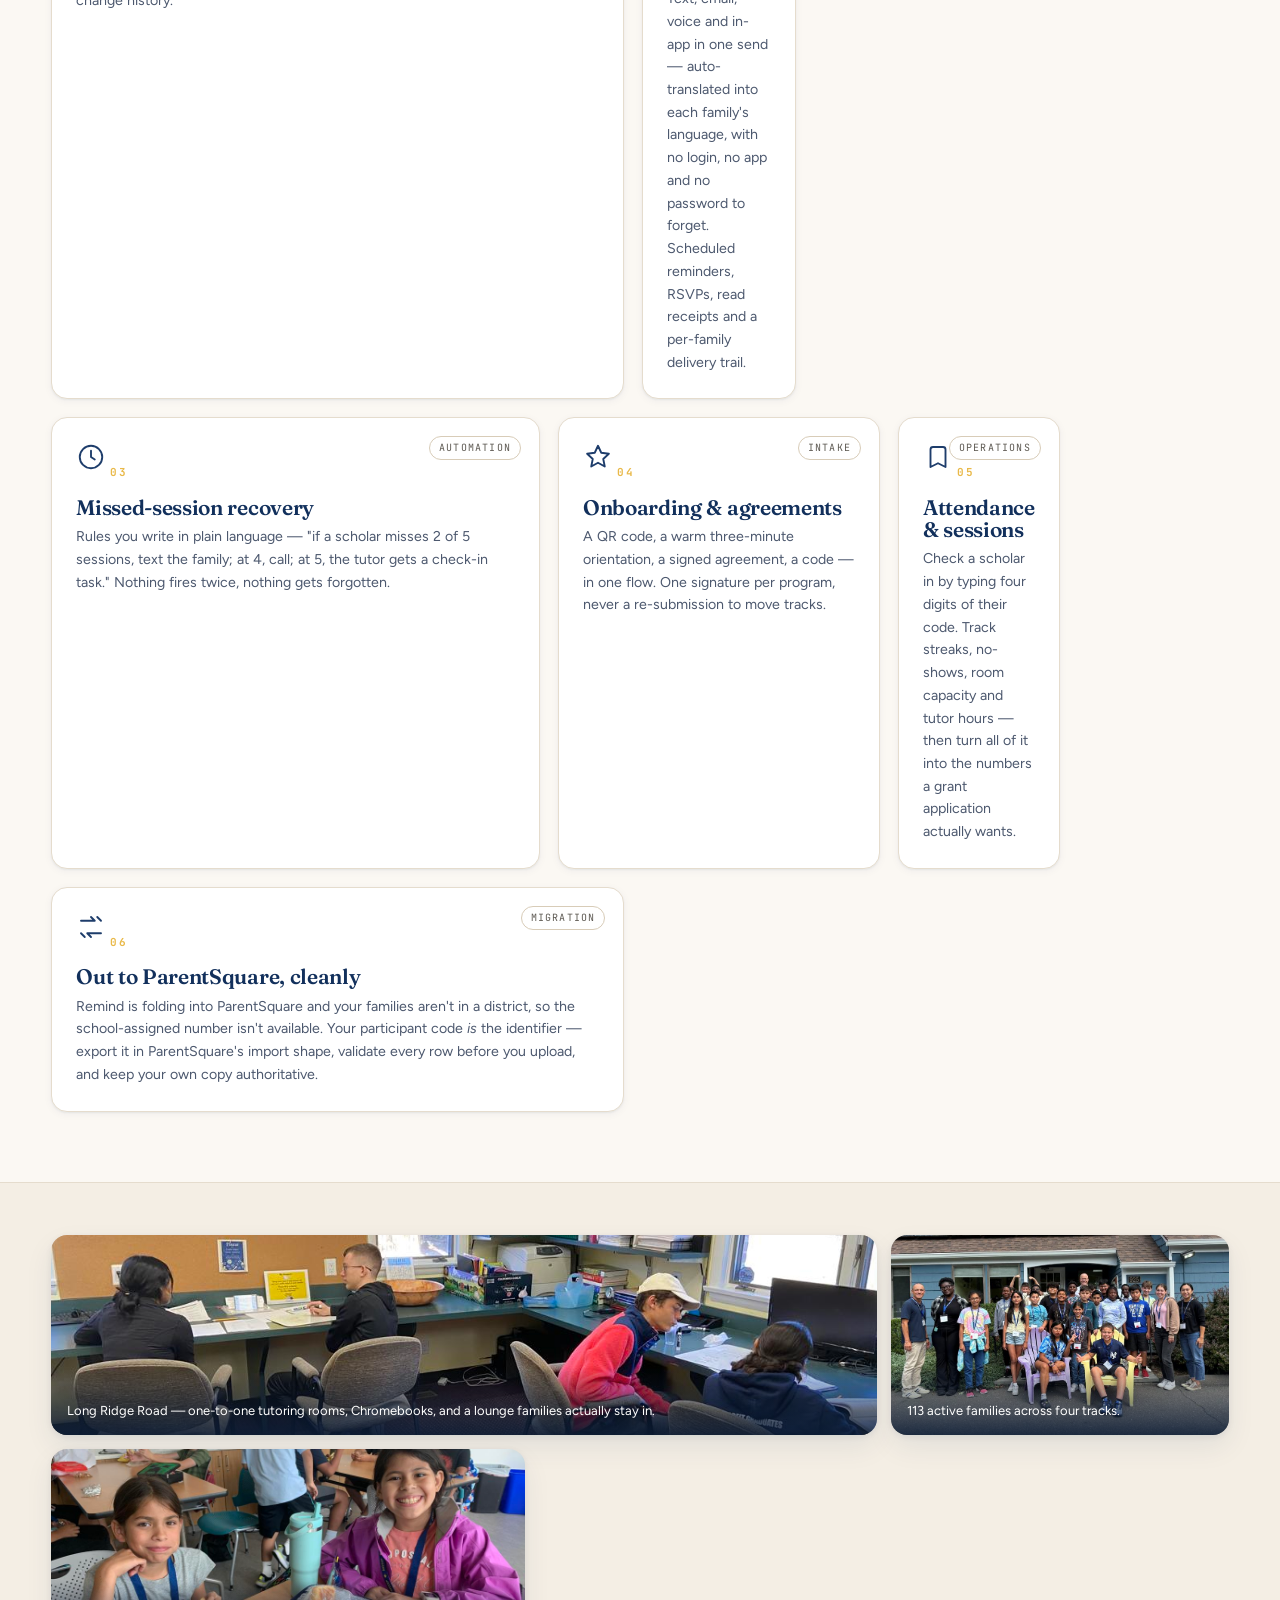
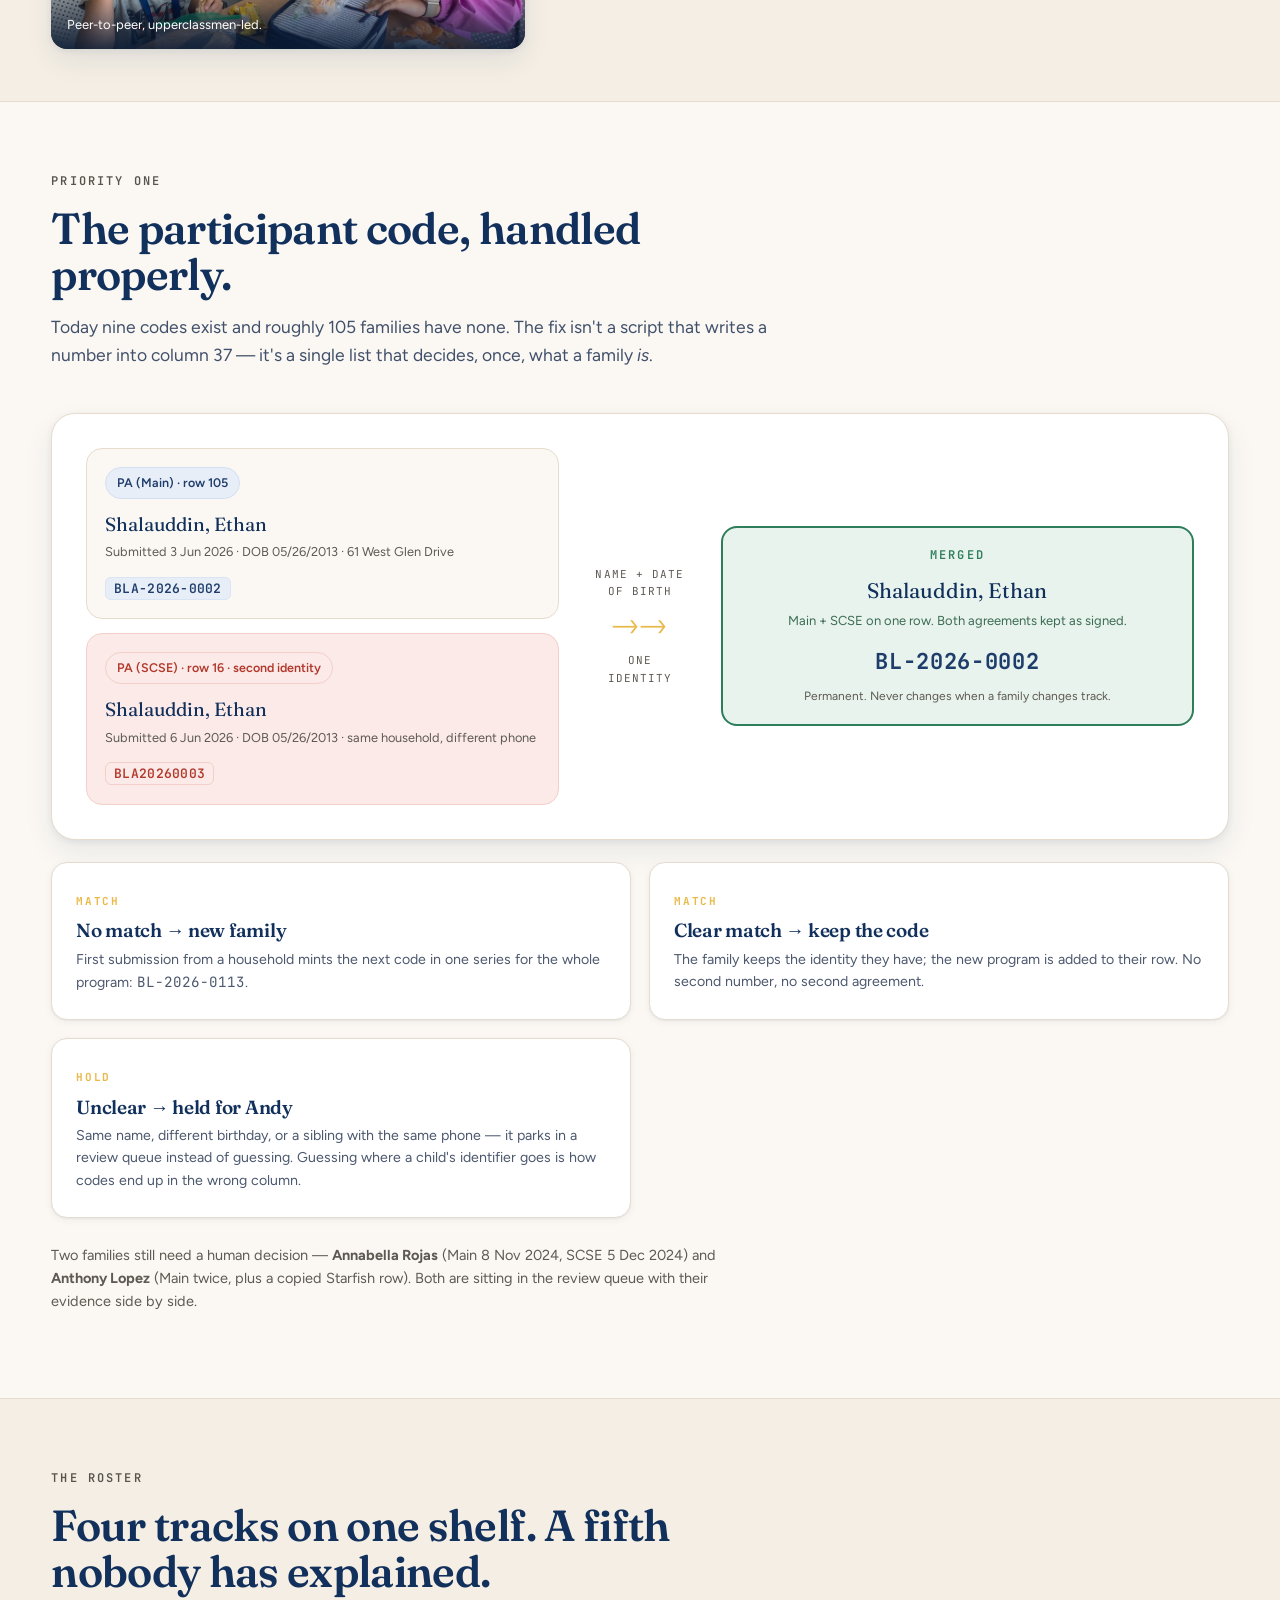
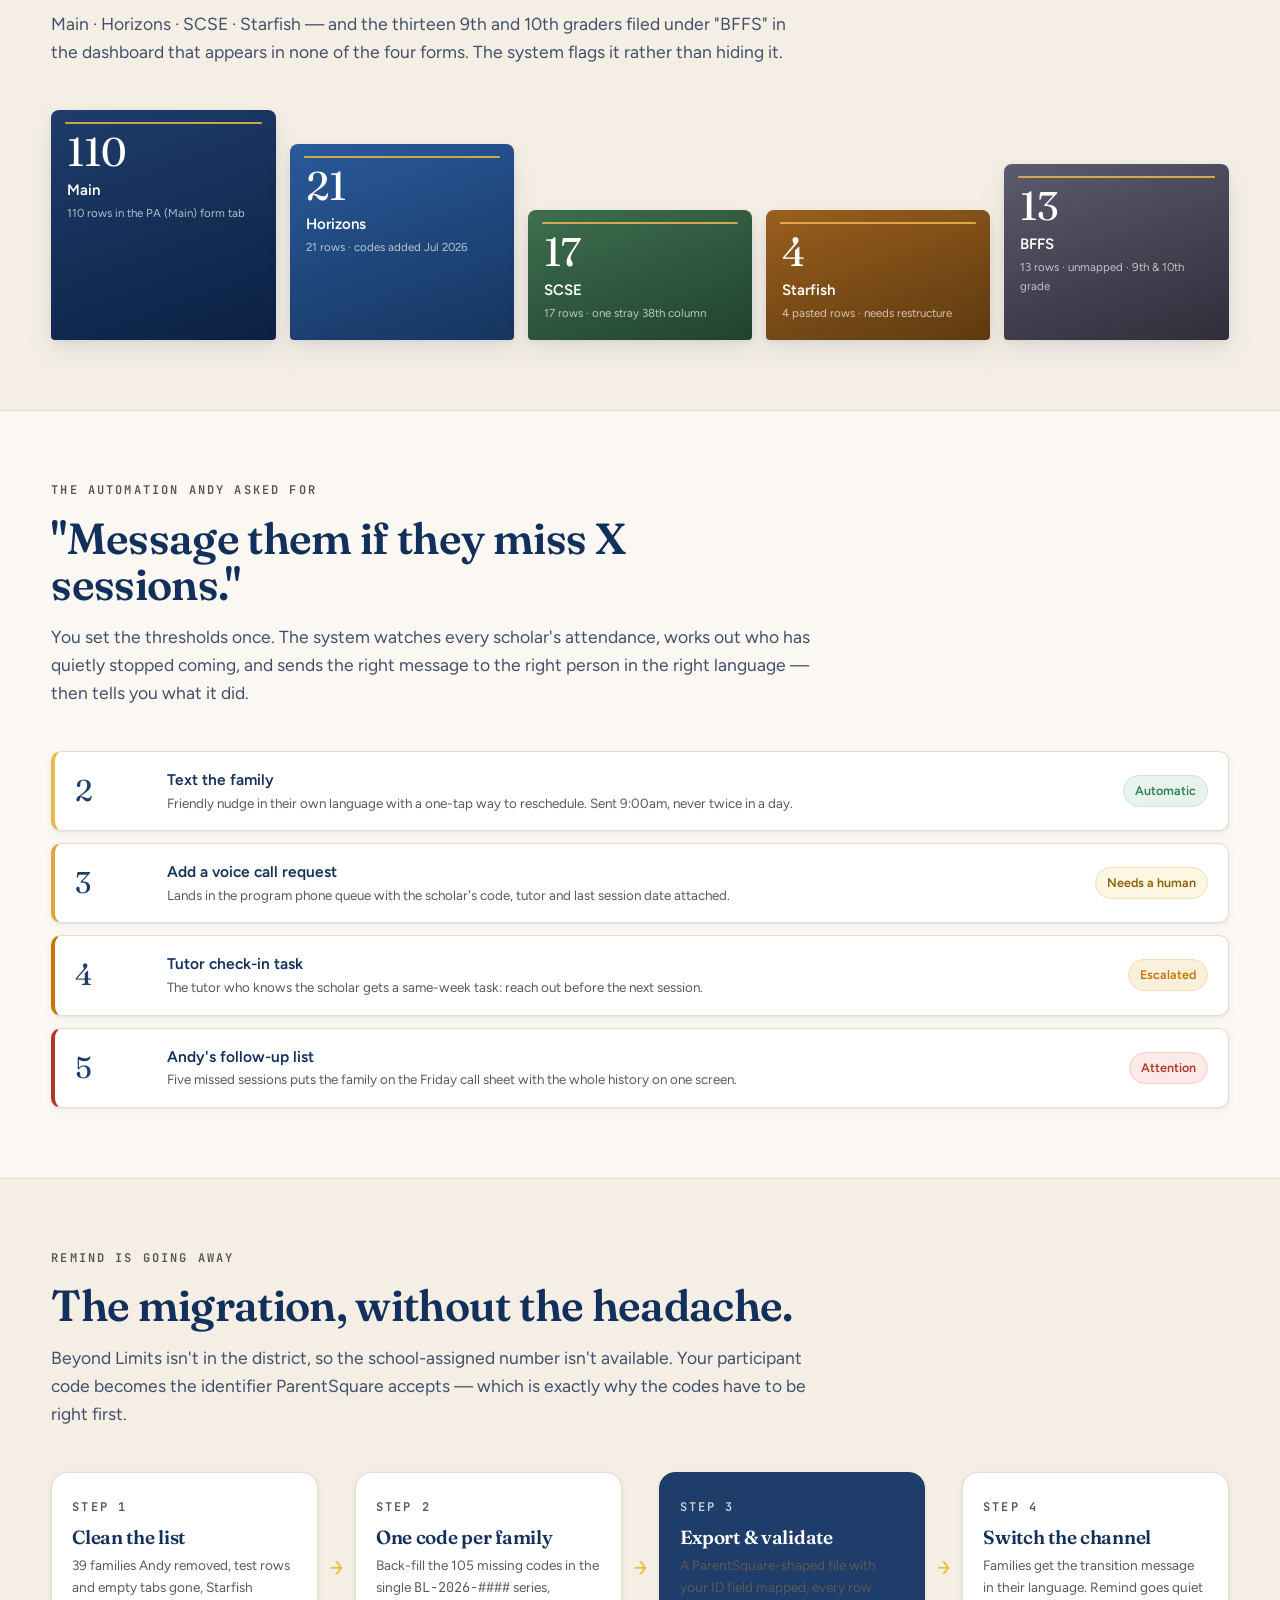
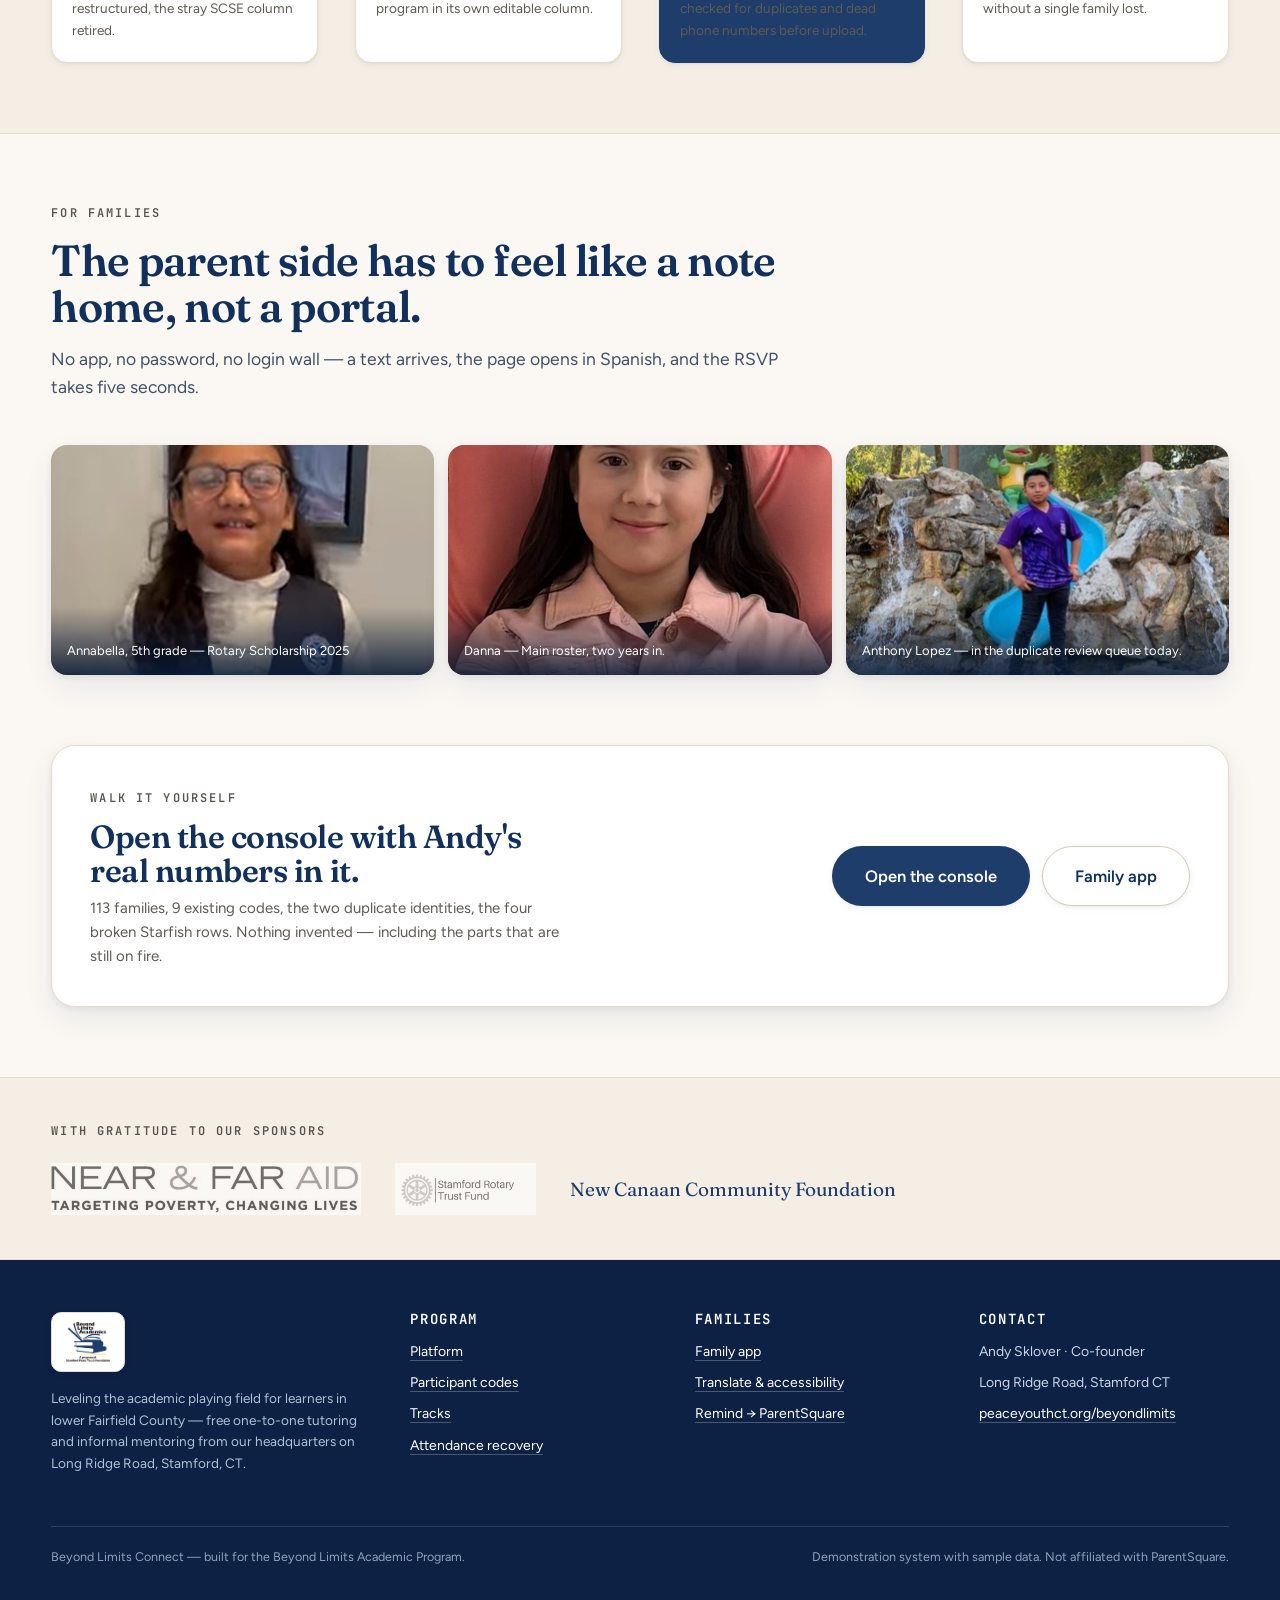
==== commit 4ce42a08: "audit fixes: unioned audience counts, working code search, derived per-track/attendance data, real e" ====
--- a/index.html
+++ b/index.html
@@ -49,7 +49,7 @@
 .band b{font-family:var(--f-d);font-size:34px;display:block;line-height:1;color:#fff}
 .band span{font-size:12.5px;opacity:.7;letter-spacing:.05em}
 
-.sec{padding:84px 0}
+.sec{padding:70px 0}
 .sec-head{max-width:760px;margin-bottom:44px}
 .sec-head .eyebrow{margin-bottom:14px;display:block}
 .sec-head p{color:#41506B;font-size:17.5px;margin-top:16px}
@@ -156,9 +156,7 @@
   <div>
     <span class="eyebrow">A program of the Stamford Peace Youth Foundation</span>
     <h1 style="margin-top:18px"><span>One family.</span><span>One code.</span><span class="hl" style="background:none;-webkit-text-stroke:0">Nothing slips.</span></h1>
-    <p class="lede">Beyond Limits Connect is the family engagement system built for <b>this</b> program — 113 active families,
-      four tracks, and no school-issued student number to lean on. Every family gets a permanent participant code,
-      every message arrives in the right language, and nobody falls off the roster when Remind goes dark.</p>
+    <p class="lede">Every family gets one permanent participant code. Every message arrives in their own language. Nobody falls off the roster when Remind goes dark.</p>
     <div class="hero-cta">
       <a class="btn btn-navy btn-lg" href="studio.html#/records">
         <svg class="ic" viewBox="0 0 24 24"><path d="M4 7h16M4 12h16M4 17h10"/></svg>
@@ -424,5 +422,7 @@
 /* reveal + animated meters */
 const io=new IntersectionObserver(es=>es.forEach(e=>{if(e.isIntersecting){e.target.classList.add('in');io.unobserve(e.target);}}),{threshold:.14});
 document.querySelectorAll('.reveal').forEach((el,i)=>{el.style.transitionDelay=(i%3)*70+'ms';io.observe(el);});
+/* failsafe: never leave content invisible if the observer does not fire (print, programmatic scroll, odd viewports) */
+setTimeout(()=>document.querySelectorAll('.reveal:not(.in)').forEach(el=>el.classList.add('in')),2200);
 </script>
 </body></html>
